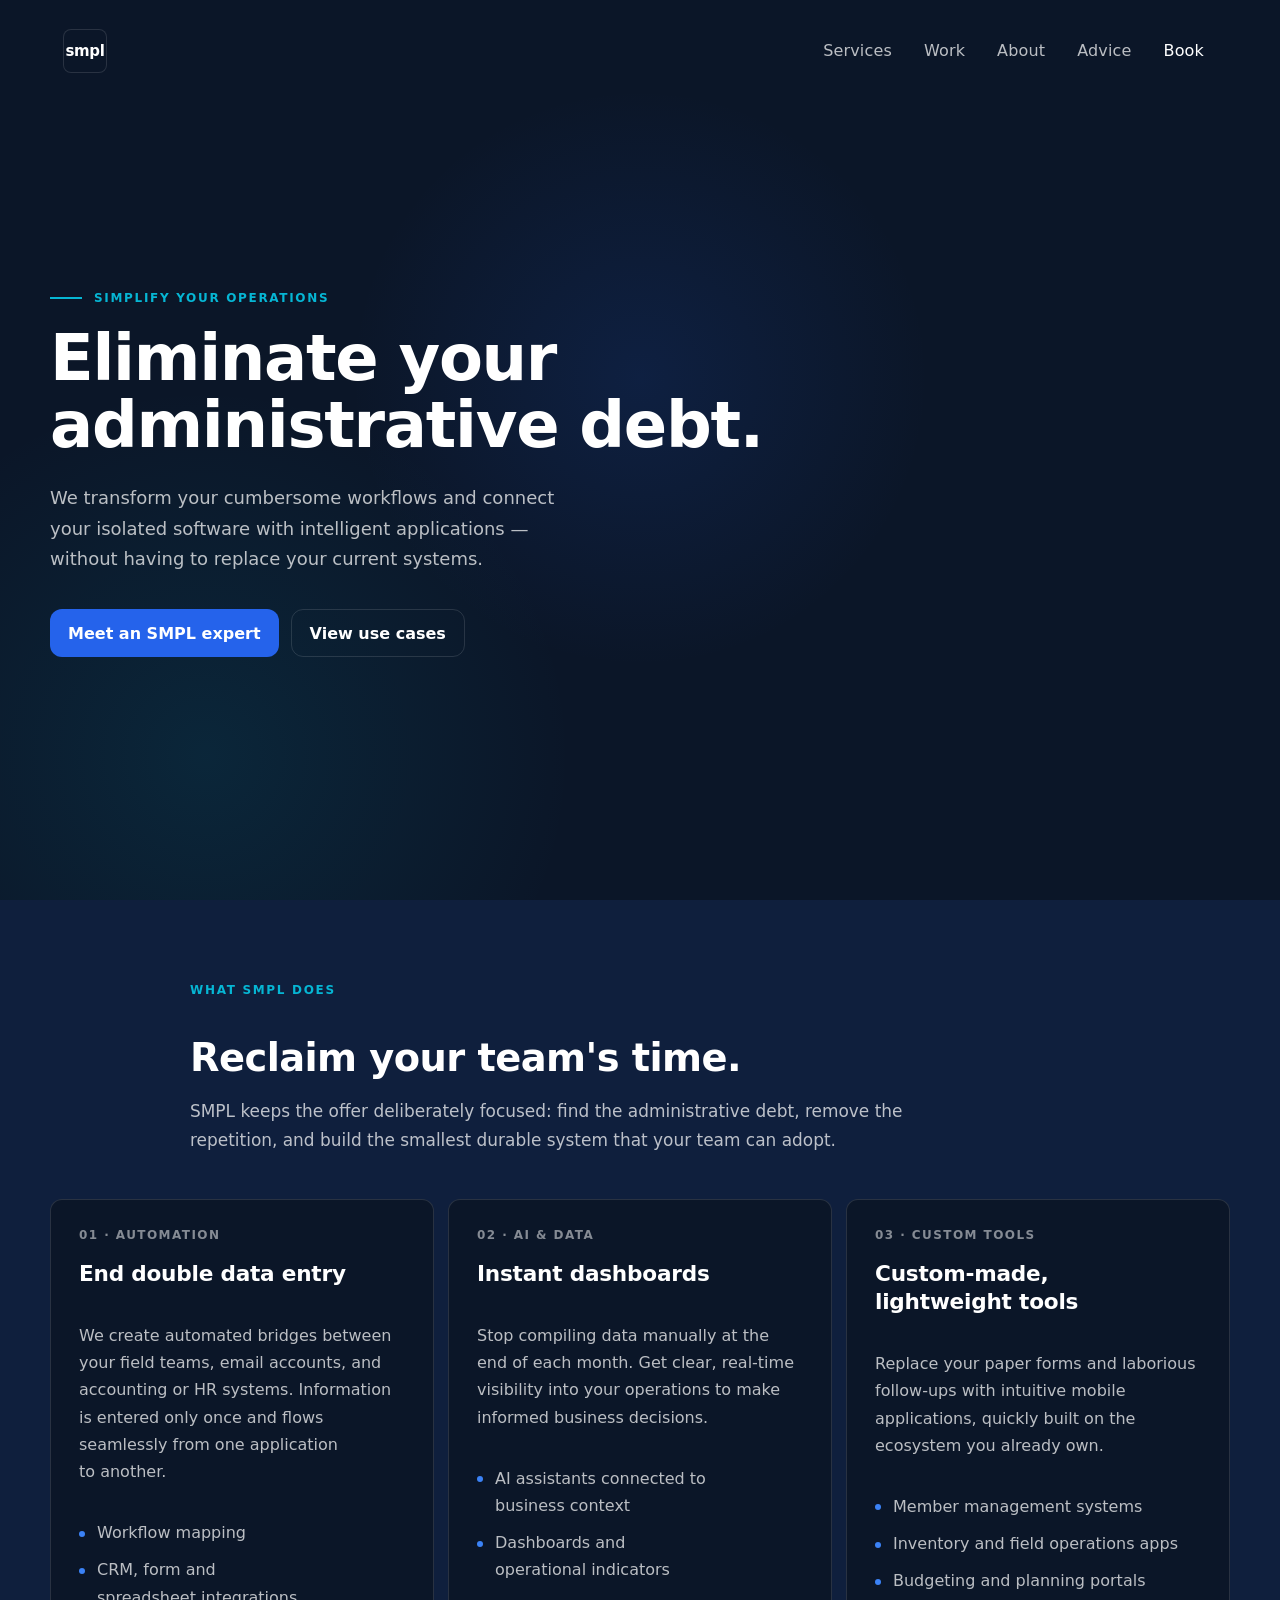
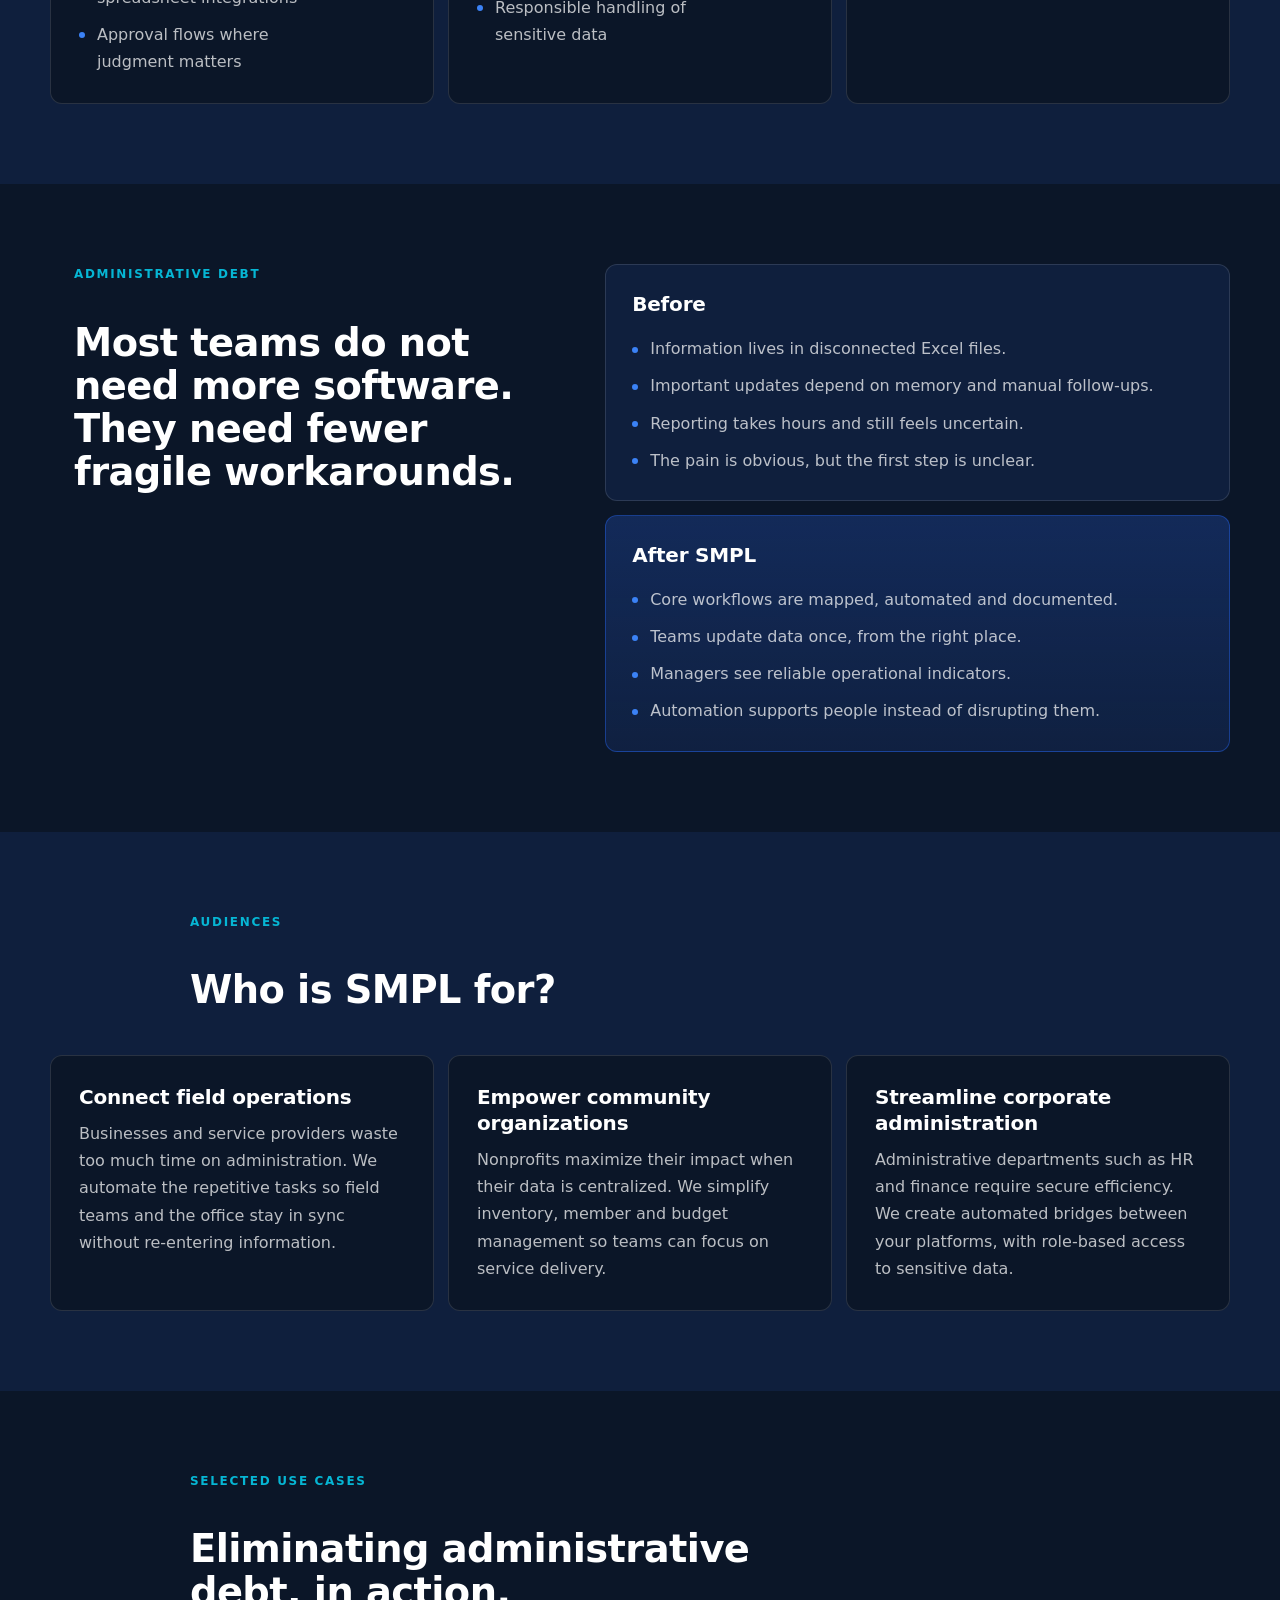
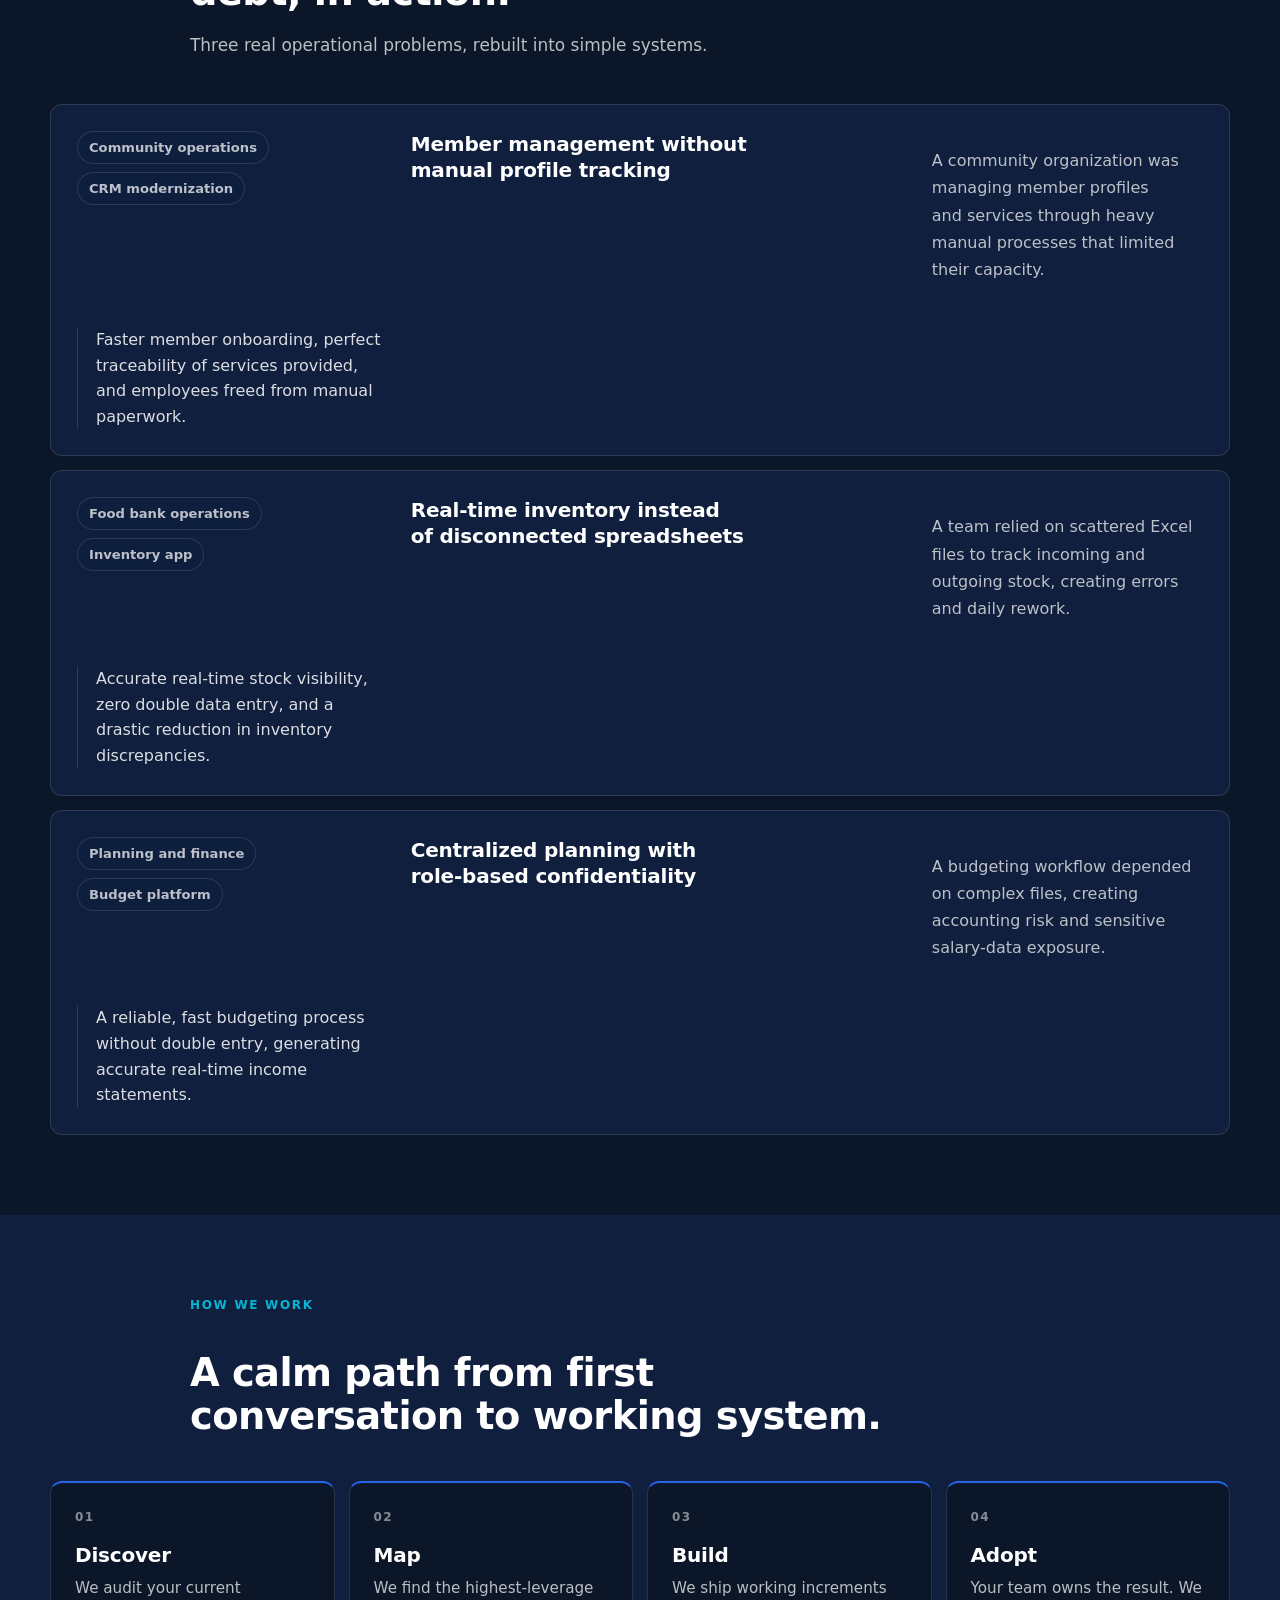
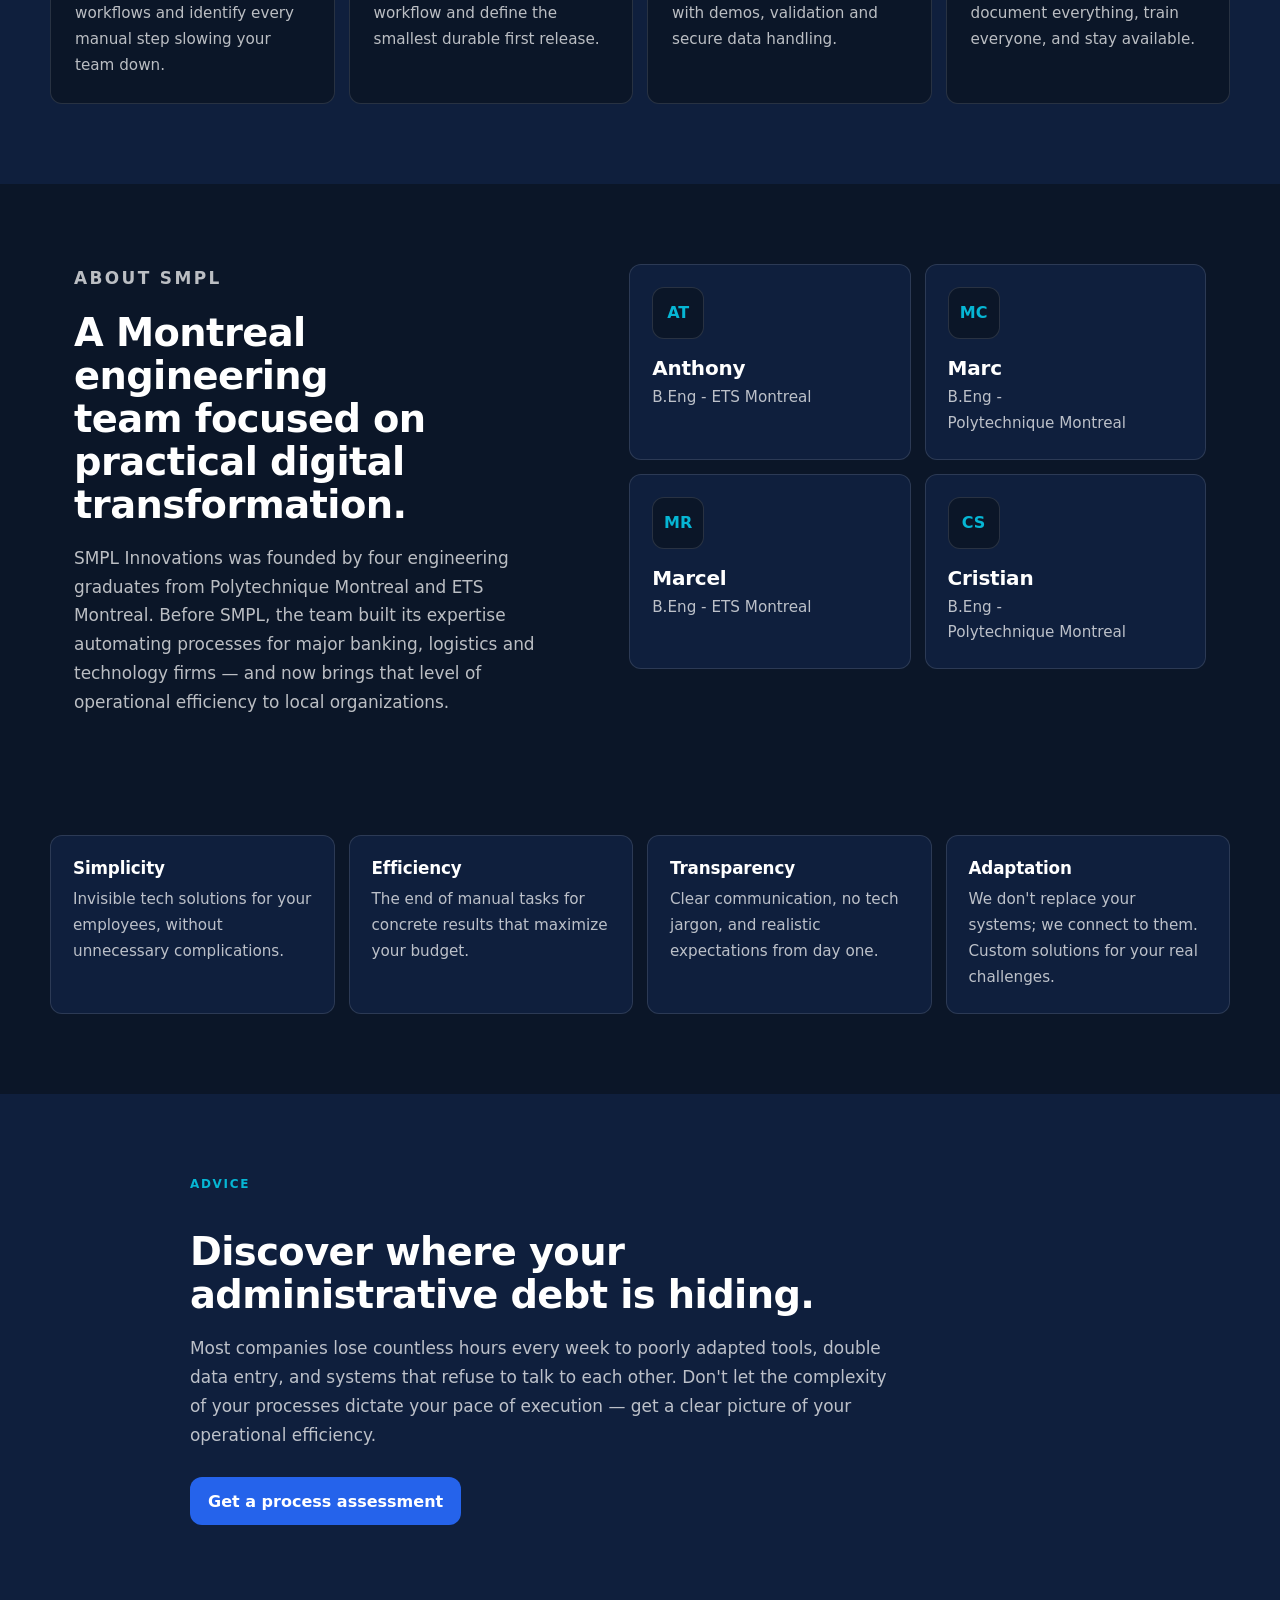
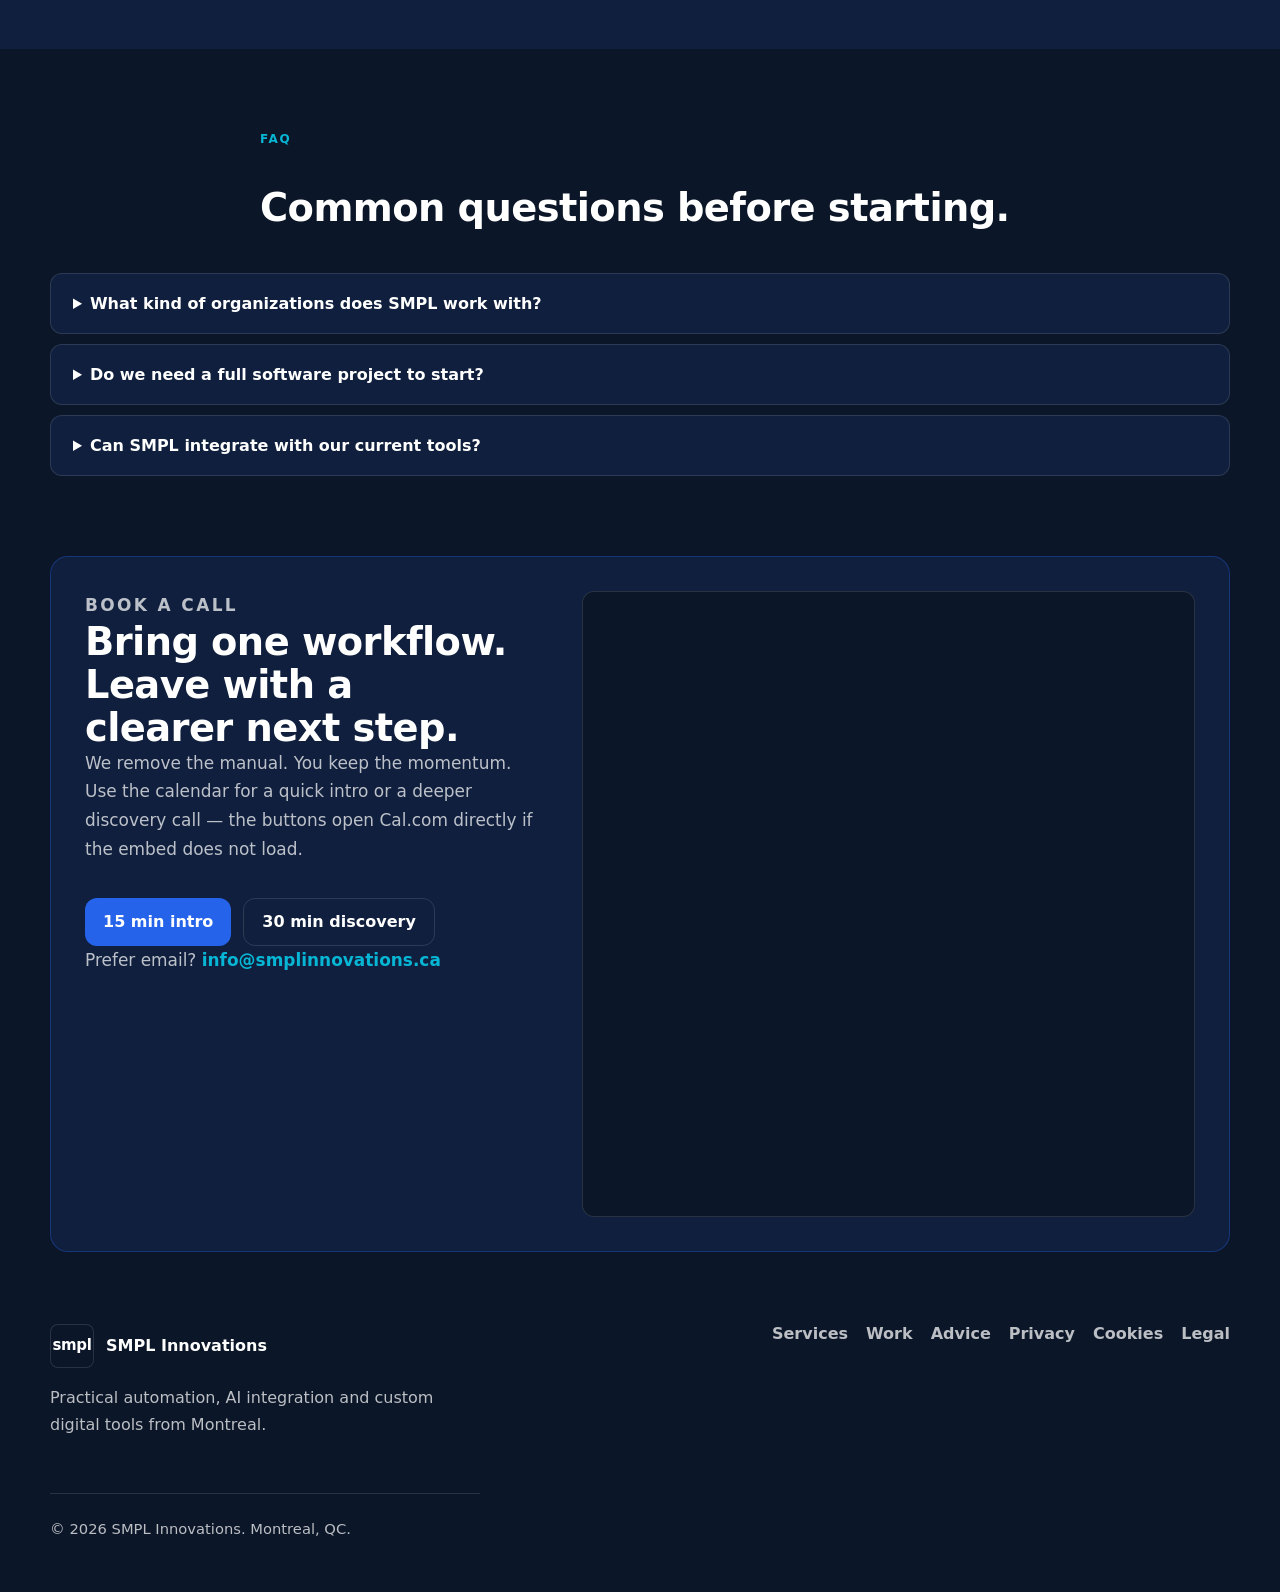
==== index.html @ 7982e385 "Reorganize content around the Wix selling points - Hero: restore the Wix value proposition as suppor" ====
<!doctype html>
<html lang="en">
  <head>
    <meta charset="utf-8" />
    <meta name="viewport" content="width=device-width, initial-scale=1" />
    <title>SMPL Innovations | Eliminate your administrative debt</title>
    <meta
      name="description"
      content="SMPL Innovations helps Montreal businesses eliminate administrative debt through automation, AI and process optimization."
    />
    <meta name="theme-color" content="#0B1628" />
    <meta property="og:title" content="SMPL Innovations" />
    <meta
      property="og:description"
      content="Automation, AI and custom tools for businesses ready to simplify operations."
    />
    <meta property="og:type" content="website" />
    <meta property="og:url" content="https://www.smplinnovations.com/" />
    <meta property="og:image" content="https://www.smplinnovations.com/assets/og-image.svg" />
    <link rel="icon" href="assets/logo.svg" type="image/svg+xml" />
    <link
      rel="preload"
      href="assets/fonts/inter-latin-wght-normal.woff2"
      as="font"
      type="font/woff2"
      crossorigin
    />
    <link rel="stylesheet" href="styles.css" />
  </head>
  <body>
    <a class="skip-link" href="#main">Skip to content</a>

    <header class="site-header" data-header>
      <a class="brand" href="#top" aria-label="SMPL Innovations home">
        <span class="logo-mark" aria-hidden="true">smpl</span>
      </a>

      <button class="nav-toggle" type="button" aria-label="Open menu" aria-expanded="false" data-nav-toggle>
        <span></span>
        <span></span>
      </button>

      <nav class="site-nav" aria-label="Main navigation" data-nav>
        <a href="#services">Services</a>
        <a href="#work">Work</a>
        <a href="#about">About</a>
        <a href="#blog">Advice</a>
        <a class="nav-cta" href="#book">Book</a>
      </nav>
    </header>

    <main id="main">
      <section class="hero" id="top" aria-labelledby="hero-title">
        <canvas class="circuit-canvas" data-circuit-bg aria-hidden="true"></canvas>
        <div class="hero-vignette" aria-hidden="true"></div>

        <div class="hero-inner">
          <div class="hero-eyebrow" aria-label="Simplify your operations">
            <span class="eyebrow-line"></span>
            <span class="eyebrow-text">Simplify your operations</span>
          </div>
          <h1 id="hero-title">Eliminate your administrative debt.</h1>
          <p class="hero-copy">
            We transform your cumbersome workflows and connect your isolated software
            with intelligent applications &mdash; without having to replace your current systems.
          </p>
          <div class="hero-actions" aria-label="Primary actions">
            <a class="button button-primary" href="#book">Meet an SMPL expert</a>
            <a class="button button-ghost" href="#work">View use cases</a>
          </div>
        </div>
      </section>

      <section class="section services-section" id="services" aria-labelledby="services-title">
        <div class="section-heading">
          <p class="eyebrow">What SMPL does</p>
          <h2 id="services-title">Reclaim your team's time.</h2>
          <p>
            SMPL keeps the offer deliberately focused: find the administrative debt,
            remove the repetition, and build the smallest durable system that your team can adopt.
          </p>
        </div>

        <div class="service-grid">
          <article class="service-card">
            <span class="service-index">01 &middot; Automation</span>
            <h3>End double data entry</h3>
            <p>
              We create automated bridges between your field teams, email accounts, and
              accounting or HR systems. Information is entered only once and flows
              seamlessly from one application to another.
            </p>
            <ul>
              <li>Workflow mapping</li>
              <li>CRM, form and spreadsheet integrations</li>
              <li>Approval flows where judgment matters</li>
            </ul>
          </article>

          <article class="service-card">
            <span class="service-index">02 &middot; AI &amp; data</span>
            <h3>Instant dashboards</h3>
            <p>
              Stop compiling data manually at the end of each month. Get clear, real-time
              visibility into your operations to make informed business decisions.
            </p>
            <ul>
              <li>AI assistants connected to business context</li>
              <li>Dashboards and operational indicators</li>
              <li>Responsible handling of sensitive data</li>
            </ul>
          </article>

          <article class="service-card">
            <span class="service-index">03 &middot; Custom tools</span>
            <h3>Custom-made, lightweight tools</h3>
            <p>
              Replace your paper forms and laborious follow-ups with intuitive mobile
              applications, quickly built on the ecosystem you already own.
            </p>
            <ul>
              <li>Member management systems</li>
              <li>Inventory and field operations apps</li>
              <li>Budgeting and planning portals</li>
            </ul>
          </article>
        </div>
      </section>

      <section class="section debt-section" aria-labelledby="debt-title">
        <div class="section-heading compact">
          <p class="eyebrow">Administrative debt</p>
          <h2 id="debt-title">Most teams do not need more software. They need fewer fragile workarounds.</h2>
        </div>

        <div class="debt-grid">
          <article class="debt-panel">
            <h3>Before</h3>
            <ul>
              <li>Information lives in disconnected Excel files.</li>
              <li>Important updates depend on memory and manual follow-ups.</li>
              <li>Reporting takes hours and still feels uncertain.</li>
              <li>The pain is obvious, but the first step is unclear.</li>
            </ul>
          </article>
          <article class="debt-panel debt-panel-bright">
            <h3>After SMPL</h3>
            <ul>
              <li>Core workflows are mapped, automated and documented.</li>
              <li>Teams update data once, from the right place.</li>
              <li>Managers see reliable operational indicators.</li>
              <li>Automation supports people instead of disrupting them.</li>
            </ul>
          </article>
        </div>
      </section>

      <section class="section audience-section" aria-labelledby="audience-title">
        <div class="section-heading">
          <p class="eyebrow">Audiences</p>
          <h2 id="audience-title">Who is SMPL for?</h2>
        </div>

        <div class="audience-grid">
          <article>
            <h3>Connect field operations</h3>
            <p>
              Businesses and service providers waste too much time on administration.
              We automate the repetitive tasks so field teams and the office stay in
              sync without re-entering information.
            </p>
          </article>
          <article>
            <h3>Empower community organizations</h3>
            <p>
              Nonprofits maximize their impact when their data is centralized. We
              simplify inventory, member and budget management so teams can focus on
              service delivery.
            </p>
          </article>
          <article>
            <h3>Streamline corporate administration</h3>
            <p>
              Administrative departments such as HR and finance require secure
              efficiency. We create automated bridges between your platforms, with
              role-based access to sensitive data.
            </p>
          </article>
        </div>
      </section>

      <section class="section work-section" id="work" aria-labelledby="work-title">
        <div class="section-heading">
          <p class="eyebrow">Selected use cases</p>
          <h2 id="work-title">Eliminating administrative debt, in action.</h2>
          <p>Three real operational problems, rebuilt into simple systems.</p>
        </div>

        <div class="case-list">
          <article class="case-card">
            <div class="case-meta">
              <span>Community operations</span>
              <span>CRM modernization</span>
            </div>
            <h3>Member management without manual profile tracking</h3>
            <p>
              A community organization was managing member profiles and services through heavy
              manual processes that limited their capacity.
            </p>
            <div class="case-result">
              Faster member onboarding, perfect traceability of services provided, and
              employees freed from manual paperwork.
            </div>
          </article>

          <article class="case-card">
            <div class="case-meta">
              <span>Food bank operations</span>
              <span>Inventory app</span>
            </div>
            <h3>Real-time inventory instead of disconnected spreadsheets</h3>
            <p>
              A team relied on scattered Excel files to track incoming and outgoing stock,
              creating errors and daily rework.
            </p>
            <div class="case-result">
              Accurate real-time stock visibility, zero double data entry, and a drastic
              reduction in inventory discrepancies.
            </div>
          </article>

          <article class="case-card">
            <div class="case-meta">
              <span>Planning and finance</span>
              <span>Budget platform</span>
            </div>
            <h3>Centralized planning with role-based confidentiality</h3>
            <p>
              A budgeting workflow depended on complex files, creating accounting risk and
              sensitive salary-data exposure.
            </p>
            <div class="case-result">
              A reliable, fast budgeting process without double entry, generating accurate
              real-time income statements.
            </div>
          </article>
        </div>
      </section>

      <section class="section process-section" aria-labelledby="process-title">
        <div class="section-heading">
          <p class="eyebrow">How we work</p>
          <h2 id="process-title">A calm path from first conversation to working system.</h2>
        </div>

        <ol class="process-list">
          <li>
            <span>01</span>
            <h3>Discover</h3>
            <p>We audit your current workflows and identify every manual step slowing your team down.</p>
          </li>
          <li>
            <span>02</span>
            <h3>Map</h3>
            <p>We find the highest-leverage workflow and define the smallest durable first release.</p>
          </li>
          <li>
            <span>03</span>
            <h3>Build</h3>
            <p>We ship working increments with demos, validation and secure data handling.</p>
          </li>
          <li>
            <span>04</span>
            <h3>Adopt</h3>
            <p>Your team owns the result. We document everything, train everyone, and stay available.</p>
          </li>
        </ol>
      </section>

      <section class="section about-section" id="about" aria-labelledby="about-title">
        <div class="section-heading compact">
          <p class="eyebrow">About SMPL</p>
          <h2 id="about-title">A Montreal engineering team focused on practical digital transformation.</h2>
          <p>
            SMPL Innovations was founded by four engineering graduates from Polytechnique
            Montreal and ETS Montreal. Before SMPL, the team built its expertise automating
            processes for major banking, logistics and technology firms &mdash; and now
            brings that level of operational efficiency to local organizations.
          </p>
        </div>

        <div class="team-grid" aria-label="Founding team">
          <article>
            <span>AT</span>
            <h3>Anthony</h3>
            <p>B.Eng - ETS Montreal</p>
          </article>
          <article>
            <span>MC</span>
            <h3>Marc</h3>
            <p>B.Eng - Polytechnique Montreal</p>
          </article>
          <article>
            <span>MR</span>
            <h3>Marcel</h3>
            <p>B.Eng - ETS Montreal</p>
          </article>
          <article>
            <span>CS</span>
            <h3>Cristian</h3>
            <p>B.Eng - Polytechnique Montreal</p>
          </article>
        </div>

        <div class="values-grid" aria-label="Values">
          <article>
            <h3>Simplicity</h3>
            <p>Invisible tech solutions for your employees, without unnecessary complications.</p>
          </article>
          <article>
            <h3>Efficiency</h3>
            <p>The end of manual tasks for concrete results that maximize your budget.</p>
          </article>
          <article>
            <h3>Transparency</h3>
            <p>Clear communication, no tech jargon, and realistic expectations from day one.</p>
          </article>
          <article>
            <h3>Adaptation</h3>
            <p>We don't replace your systems; we connect to them. Custom solutions for your real challenges.</p>
          </article>
        </div>
      </section>

      <section class="section advice-section" id="blog" aria-labelledby="advice-title">
        <div class="section-heading">
          <p class="eyebrow">Advice</p>
          <h2 id="advice-title">Discover where your administrative debt is hiding.</h2>
          <p>
            Most companies lose countless hours every week to poorly adapted tools, double
            data entry, and systems that refuse to talk to each other. Don't let the
            complexity of your processes dictate your pace of execution &mdash; get a clear
            picture of your operational efficiency.
          </p>
          <div class="advice-actions">
            <a class="button button-primary" href="#book">Get a process assessment</a>
          </div>
        </div>
      </section>

      <section class="section faq-section" id="faq" aria-labelledby="faq-title">
        <div class="section-heading compact">
          <p class="eyebrow">FAQ</p>
          <h2 id="faq-title">Common questions before starting.</h2>
        </div>

        <div class="faq-list">
          <details>
            <summary>What kind of organizations does SMPL work with?</summary>
            <p>
              SMEs, NPOs, community organizations and service providers with recurring
              operational work that is too manual, too fragile or too hard to track.
            </p>
          </details>
          <details>
            <summary>Do we need a full software project to start?</summary>
            <p>
              No. A strong first engagement can be a workflow audit, dashboard, automation
              prototype or small internal tool.
            </p>
          </details>
          <details>
            <summary>Can SMPL integrate with our current tools?</summary>
            <p>
              Yes. The first step is to map your current tools and decide whether to connect,
              replace or simplify them.
            </p>
          </details>
        </div>
      </section>

      <section class="section booking-section" id="book" aria-labelledby="book-title">
        <div>
          <p class="eyebrow">Book a call</p>
          <h2 id="book-title">Bring one workflow. Leave with a clearer next step.</h2>
          <p>
            We remove the manual. You keep the momentum. Use the calendar for a quick
            intro or a deeper discovery call &mdash; the buttons open Cal.com directly
            if the embed does not load.
          </p>
          <div class="booking-actions">
            <a class="button button-primary" href="https://cal.com/smplinnovations/intro" target="_blank" rel="noreferrer">
              15 min intro
            </a>
            <a class="button button-ghost" href="https://cal.com/smplinnovations/discovery" target="_blank" rel="noreferrer">
              30 min discovery
            </a>
          </div>
          <p class="contact-line">
            Prefer email? <a href="mailto:info@smplinnovations.ca">info@smplinnovations.ca</a>
          </p>
        </div>

        <div class="calendar-shell">
          <iframe
            title="Book a meeting with SMPL Innovations"
            src="https://cal.com/smplinnovations/intro?embed=true&theme=dark"
            loading="lazy"
          ></iframe>
        </div>
      </section>
    </main>

    <footer class="site-footer">
      <div>
        <a class="footer-brand" href="#top">
          <span class="logo-mark" aria-hidden="true">smpl</span>
          <span>SMPL Innovations</span>
        </a>
        <p>Practical automation, AI integration and custom digital tools from Montreal.</p>
      </div>
      <nav aria-label="Footer navigation">
        <a href="#services">Services</a>
        <a href="#work">Work</a>
        <a href="#blog">Advice</a>
        <a href="privacy.html">Privacy</a>
        <a href="cookies.html">Cookies</a>
        <a href="legal.html">Legal</a>
      </nav>
      <p class="footer-meta">&copy; <span data-year>2026</span> SMPL Innovations. Montreal, QC.</p>
    </footer>

    <script src="script.js"></script>
  </body>
</html>
---- styles.css ----
/* Inter variable font, self-hosted (see assets/fonts + vercel.json cache header) */
@font-face {
  font-family: "Inter";
  font-style: normal;
  font-weight: 100 900;
  font-display: swap;
  src: url("assets/fonts/inter-latin-ext-wght-normal.woff2") format("woff2-variations");
  unicode-range: U+0100-02BA, U+02BD-02C5, U+02C7-02CC, U+02CE-02D7, U+02DD-02FF,
    U+0304, U+0308, U+0329, U+1D00-1DBF, U+1E00-1E9F, U+1EF2-1EFF, U+2020,
    U+20A0-20AB, U+20AD-20C0, U+2113, U+2C60-2C7F, U+A720-A7FF;
}

@font-face {
  font-family: "Inter";
  font-style: normal;
  font-weight: 100 900;
  font-display: swap;
  src: url("assets/fonts/inter-latin-wght-normal.woff2") format("woff2-variations");
  unicode-range: U+0000-00FF, U+0131, U+0152-0153, U+02BB-02BC, U+02C6, U+02DA,
    U+02DC, U+0304, U+0308, U+0329, U+2000-206F, U+20AC, U+2122, U+2191, U+2193,
    U+2212, U+2215, U+FEFF, U+FFFD;
}

:root {
  color-scheme: dark;
  --navy-deep: #0b1628;
  --navy-mid: #0f1f3d;
  --navy-light: #162848;
  --blue-accent: #2563eb;
  --blue-strong: #1d4ed8;
  --blue-glow: #3b82f6;
  --cyan-accent: #06b6d4;
  --white: #ffffff;
  --white-soft: rgba(255, 255, 255, 0.85);
  --white-muted: rgba(255, 255, 255, 0.72);
  --white-dim: rgba(255, 255, 255, 0.5);
  --white-faint: rgba(255, 255, 255, 0.12);
  --surface-shadow: 0 28px 80px rgba(0, 0, 0, 0.28);
  --radius-lg: 18px;
  --radius-md: 12px;
  --radius-sm: 8px;
  --max: 1180px;
}

* {
  box-sizing: border-box;
}

html {
  scroll-behavior: smooth;
  -webkit-font-smoothing: antialiased;
  font-family: "Inter", system-ui, -apple-system, "Segoe UI", sans-serif;
  font-feature-settings: "cv02", "cv03", "cv04", "cv11";
}

body {
  margin: 0;
  overflow-x: hidden;
  background: var(--navy-deep);
  color: var(--white);
  font-family: "Inter", system-ui, -apple-system, "Segoe UI", sans-serif;
  font-feature-settings: "cv02", "cv03", "cv04", "cv11";
  text-rendering: optimizeLegibility;
}

body.nav-open {
  overflow: hidden;
}

a {
  color: inherit;
  text-decoration: none;
}

a:focus-visible,
button:focus-visible,
summary:focus-visible {
  outline: 2px solid var(--blue-glow);
  outline-offset: 2px;
}

img,
canvas {
  display: block;
}

p,
li,
dd,
blockquote {
  line-height: 1.7;
  text-wrap: pretty;
}

h1,
h2,
h3 {
  margin: 0;
  color: var(--white);
  text-wrap: balance;
}

h1 {
  max-width: 720px;
  font-size: clamp(2.6rem, 5vw, 4rem);
  font-weight: 700;
  letter-spacing: -0.02em;
  line-height: 1.05;
}

h2 {
  max-width: 820px;
  font-size: clamp(1.8rem, 3vw, 2.5rem);
  font-weight: 650;
  letter-spacing: -0.015em;
  line-height: 1.12;
}

h3 {
  font-size: 1.25rem;
  font-weight: 650;
  letter-spacing: -0.01em;
  line-height: 1.3;
}

.skip-link {
  position: fixed;
  top: 12px;
  left: 12px;
  z-index: 100;
  transform: translateY(-140%);
  border-radius: var(--radius-sm);
  background: var(--white);
  color: var(--navy-deep);
  padding: 12px 14px;
  font-weight: 700;
  transition-property: transform;
  transition-duration: 180ms;
}

.skip-link:focus {
  transform: translateY(0);
}

.site-header {
  position: fixed;
  top: 18px;
  left: 50%;
  z-index: 80;
  display: flex;
  width: min(calc(100% - 32px), var(--max));
  min-height: 64px;
  align-items: center;
  justify-content: space-between;
  gap: 22px;
  transform: translateX(-50%);
  border: 1px solid transparent;
  border-radius: var(--radius-lg);
  background: transparent;
  padding: 10px 12px;
  backdrop-filter: none;
  -webkit-backdrop-filter: none;
  transition: background 0.3s ease, border-color 0.3s ease;
}

.site-header.scrolled {
  border-color: transparent;
  border-bottom-color: var(--white-faint);
  background: rgba(11, 22, 40, 0.92);
  box-shadow: 0 18px 60px rgba(0, 0, 0, 0.24);
  backdrop-filter: blur(12px);
  -webkit-backdrop-filter: blur(12px);
}

.brand,
.footer-brand {
  display: inline-flex;
  min-width: 0;
  min-height: 44px;
  align-items: center;
  gap: 12px;
  font-weight: 700;
}

.logo-mark {
  display: inline-grid;
  width: 44px;
  height: 44px;
  place-items: center;
  flex: 0 0 auto;
  border: 1px solid var(--white-faint);
  border-radius: var(--radius-sm);
  background: var(--navy-deep);
  color: var(--white);
  font-size: 15px;
  font-weight: 700;
  letter-spacing: -0.02em;
  line-height: 1;
  transition-property: border-color, background-color;
  transition-duration: 180ms;
}

.brand:hover .logo-mark,
.footer-brand:hover .logo-mark {
  border-color: rgba(255, 255, 255, 0.25);
}

.site-header.scrolled .logo-mark {
  background: transparent;
}

.site-nav {
  display: flex;
  align-items: center;
  gap: 6px;
}

.site-nav a {
  min-height: 40px;
  border-radius: var(--radius-sm);
  color: var(--white-muted);
  padding: 10px 13px;
  font-weight: 500;
  letter-spacing: 0.01em;
  transition-property: color, background-color, transform;
  transition-duration: 180ms;
}

.site-nav a:hover {
  background: rgba(255, 255, 255, 0.06);
  color: var(--white);
}

.site-nav .nav-cta {
  color: var(--white);
}

.nav-toggle {
  display: none;
  width: 44px;
  height: 44px;
  flex: 0 0 44px;
  place-items: center;
  border: 1px solid var(--white-faint);
  border-radius: var(--radius-md);
  background: var(--navy-mid);
  cursor: pointer;
}

.nav-toggle span {
  display: block;
  width: 18px;
  height: 2px;
  border-radius: 999px;
  background: var(--white);
  transition-property: transform;
  transition-duration: 180ms;
}

.nav-toggle span + span {
  margin-top: -12px;
}

body.nav-open .nav-toggle span:first-child {
  transform: translateY(5px) rotate(45deg);
}

body.nav-open .nav-toggle span:last-child {
  transform: translateY(-5px) rotate(-45deg);
}

.button {
  display: inline-flex;
  min-height: 48px;
  align-items: center;
  justify-content: center;
  border-radius: var(--radius-md);
  padding: 13px 18px;
  font-weight: 700;
  transition-property: transform, background-color, border-color, color;
  transition-duration: 180ms;
}

.button:active,
.site-nav a:active {
  transform: scale(0.96);
}

.button-primary {
  background: var(--blue-accent);
  color: var(--white);
}

.button-primary:hover {
  background: var(--blue-strong);
}

.button-ghost {
  border: 1px solid var(--white-faint);
  background: transparent;
  color: var(--white);
}

.button-ghost:hover {
  border-color: rgba(255, 255, 255, 0.32);
  background: rgba(255, 255, 255, 0.06);
}

.hero {
  position: relative;
  display: grid;
  min-height: 100svh;
  overflow: hidden;
  isolation: isolate;
  place-items: center;
  background: transparent;
  padding: 128px 24px 80px;
}

.circuit-canvas,
.hero-vignette {
  position: absolute;
  inset: 0;
  z-index: 0;
  pointer-events: none;
}

.hero-vignette {
  background:
    radial-gradient(circle at 50% 42%, rgba(37, 99, 235, 0.13), transparent 35%),
    radial-gradient(circle at 16% 84%, rgba(6, 182, 212, 0.1), transparent 28%),
    linear-gradient(180deg, rgba(11, 22, 40, 0.22), var(--navy-deep));
}

.hero-inner {
  position: relative;
  z-index: 1;
  width: min(100%, var(--max));
  margin: 0 auto;
}

.eyebrow,
.eyebrow-text {
  margin: 0 0 18px;
  color: var(--cyan-accent);
  font-size: 12px;
  font-weight: 600;
  letter-spacing: 0.14em;
  text-transform: uppercase;
}

.hero-eyebrow {
  display: flex;
  align-items: center;
  gap: 12px;
  margin-bottom: 1.25rem;
}

.eyebrow-line {
  display: block;
  width: 32px;
  height: 1.5px;
  flex-shrink: 0;
  background: var(--cyan-accent);
}

.eyebrow-text {
  margin: 0;
}

.hero-copy {
  max-width: 540px;
  margin: 1.5rem 0 0;
  color: var(--white-muted);
  font-size: 1.125rem;
}

.hero-actions,
.booking-actions {
  display: flex;
  flex-wrap: wrap;
  gap: 12px;
  margin-top: 34px;
}

.case-meta span {
  border: 1px solid var(--white-faint);
  border-radius: 999px;
  background: rgba(15, 31, 61, 0.54);
  color: var(--white-muted);
  padding: 8px 11px;
  font-size: 0.82rem;
  font-weight: 600;
}

.section,
.site-footer {
  width: min(calc(100% - 48px), var(--max));
  margin: 0 auto;
}

/* Shared card surface. Sections on a navy-mid band flip cards to navy-deep
   via --card-bg so cards always contrast with their background. */
.service-card,
.debt-panel,
.case-card,
.audience-grid article,
.process-list li,
.team-grid article,
.values-grid article,
.faq-list details {
  border: 1px solid var(--white-faint);
  border-radius: var(--radius-md);
  background: var(--card-bg, var(--navy-mid));
}

.services-section,
.audience-section,
.process-section,
.advice-section,
.booking-section {
  --card-bg: var(--navy-deep);
}

.process-list li {
  border-top: 2px solid var(--blue-accent);
  transition-property: border-color;
  transition-duration: 0.2s;
}

.process-list li:hover {
  border-top-color: var(--cyan-accent);
}

.service-index,
.case-meta,
.process-list span {
  color: var(--white-dim);
  font-size: 12px;
  font-weight: 600;
  letter-spacing: 0.12em;
  text-transform: uppercase;
}

.section {
  width: 100%;
  padding: 5rem 0;
}

.section-heading {
  display: grid;
  width: min(calc(100% - 48px), var(--max));
  max-width: 900px;
  gap: 18px;
  margin: 0 auto 44px;
}

.section-heading.compact {
  max-width: 760px;
}

.section-heading p:not(.eyebrow),
.booking-section p,
.about-section p {
  max-width: 760px;
  margin: 0;
  color: var(--white-muted);
  font-size: 1.06rem;
}

.service-grid,
.audience-grid,
.team-grid {
  display: grid;
  width: min(calc(100% - 48px), var(--max));
  grid-template-columns: repeat(3, minmax(0, 1fr));
  gap: 14px;
  margin: 0 auto;
}

.debt-section,
.work-section,
.about-section,
.faq-section {
  background: var(--navy-deep);
}

.services-section,
.audience-section,
.process-section,
.advice-section,
.booking-section {
  background: var(--navy-mid);
}

.service-card {
  display: grid;
  align-content: start;
  gap: 18px;
  padding: 28px;
}

.service-card h3 {
  font-size: 1.35rem;
}

.service-card p,
.case-card p,
.process-list p,
.team-grid p,
.audience-grid p,
.values-grid p,
.faq-list p {
  color: var(--white-muted);
}

.audience-grid article {
  padding: 28px;
}

.audience-grid h3 {
  margin-bottom: 10px;
}

.audience-grid p {
  margin: 0;
}

.service-card ul,
.debt-panel ul {
  display: grid;
  gap: 10px;
  margin: 0;
  padding: 0;
  list-style: none;
}

.service-card li,
.debt-panel li {
  position: relative;
  color: var(--white-muted);
  padding-left: 18px;
}

.service-card li::before,
.debt-panel li::before {
  position: absolute;
  top: 0.72em;
  left: 0;
  width: 6px;
  height: 6px;
  border-radius: 999px;
  background: var(--blue-glow);
  content: "";
}

.debt-section {
  display: grid;
  grid-template-columns: minmax(0, 0.9fr) minmax(0, 1.1fr);
  gap: 44px;
  align-items: start;
  padding-right: max(24px, calc((100vw - var(--max)) / 2));
  padding-left: max(24px, calc((100vw - var(--max)) / 2));
}

.debt-grid {
  display: grid;
  gap: 14px;
}

.debt-panel {
  padding: 26px;
}

.debt-panel h3 {
  margin-bottom: 18px;
}

.debt-panel-bright {
  border-color: rgba(37, 99, 235, 0.45);
  background: linear-gradient(180deg, rgba(37, 99, 235, 0.16), rgba(37, 99, 235, 0.02)),
    var(--card-bg, var(--navy-mid));
}

.case-list {
  display: grid;
  width: min(calc(100% - 48px), var(--max));
  gap: 14px;
  margin: 0 auto;
}

.case-card {
  display: grid;
  grid-template-columns: 0.62fr 1fr 0.55fr;
  gap: 28px;
  align-items: start;
  padding: 26px;
}

.case-meta {
  display: flex;
  flex-wrap: wrap;
  gap: 8px;
  letter-spacing: 0;
  text-transform: none;
}

.case-result {
  border-left: 1px solid var(--white-faint);
  color: var(--white-soft);
  padding-left: 18px;
  line-height: 1.6;
}

.process-list {
  display: grid;
  width: min(calc(100% - 48px), var(--max));
  grid-template-columns: repeat(4, minmax(0, 1fr));
  gap: 14px;
  margin: 0 auto;
  padding: 0;
  list-style: none;
}

.process-list li {
  padding: 24px;
}

.process-list span {
  display: block;
  margin-bottom: 14px;
}

.process-list h3 {
  margin: 0 0 8px;
}

.process-list p {
  margin: 0;
  font-size: 0.95rem;
}

.about-section {
  display: grid;
  grid-template-columns: minmax(0, 0.9fr) minmax(0, 1.1fr);
  gap: 44px;
  align-items: start;
  padding-right: max(24px, calc((100vw - var(--max)) / 2));
  padding-left: max(24px, calc((100vw - var(--max)) / 2));
}

.team-grid {
  grid-template-columns: repeat(2, minmax(0, 1fr));
}

.team-grid article {
  padding: 22px;
}

.team-grid span {
  display: grid;
  width: 52px;
  height: 52px;
  place-items: center;
  border: 1px solid var(--white-faint);
  border-radius: var(--radius-md);
  background: var(--navy-deep);
  color: var(--cyan-accent);
  font-weight: 700;
}

.team-grid h3 {
  margin-top: 16px;
}

.team-grid p {
  margin: 4px 0 0;
  font-size: 0.95rem;
}

.values-grid {
  display: grid;
  grid-column: 1 / -1;
  grid-template-columns: repeat(4, minmax(0, 1fr));
  gap: 14px;
  margin-top: 30px;
}

.values-grid article {
  padding: 22px;
}

.values-grid h3 {
  margin-bottom: 8px;
  font-size: 1.05rem;
}

.values-grid p {
  margin: 0;
  max-width: none;
  font-size: 0.95rem;
}

.advice-actions {
  display: flex;
  flex-wrap: wrap;
  gap: 12px;
  margin-top: 10px;
}

.faq-list {
  display: grid;
  width: min(calc(100% - 48px), var(--max));
  gap: 10px;
  margin: 0 auto;
}

.faq-list details {
  padding: 20px 22px;
}

.faq-list summary {
  cursor: pointer;
  color: var(--white);
  font-weight: 650;
}

.booking-section {
  display: grid;
  grid-template-columns: 0.86fr 1.14fr;
  gap: 34px;
  align-items: stretch;
  width: min(calc(100% - 48px), var(--max));
  border: 1px solid rgba(37, 99, 235, 0.35);
  border-radius: var(--radius-lg);
  background: var(--navy-mid);
  padding: 34px;
}

.contact-line a {
  color: var(--cyan-accent);
  font-weight: 600;
}

.calendar-shell {
  min-height: 620px;
  overflow: hidden;
  border: 1px solid var(--white-faint);
  border-radius: var(--radius-md);
  background: var(--navy-deep);
}

.calendar-shell iframe {
  width: 100%;
  height: 100%;
  min-height: 620px;
  border: 0;
}

.site-footer {
  display: grid;
  grid-template-columns: minmax(0, 1fr) minmax(0, 1fr);
  gap: 24px;
  padding: 72px 0 36px;
}

.site-footer p {
  max-width: 430px;
  color: var(--white-muted);
}

.site-footer nav {
  display: flex;
  flex-wrap: wrap;
  justify-content: flex-end;
  gap: 10px 18px;
}

.site-footer nav a {
  min-height: 40px;
  color: var(--white-muted);
  font-weight: 600;
}

.site-footer nav a:hover {
  color: var(--white);
}

.footer-meta {
  grid-column: 1 / -1;
  border-top: 1px solid var(--white-faint);
  padding-top: 22px;
  font-size: 0.92rem;
}

.legal-main {
  width: min(calc(100% - 48px), 860px);
  margin: 0 auto;
  padding: 132px 0 80px;
}

.legal-card {
  border: 1px solid var(--white-faint);
  border-radius: var(--radius-lg);
  background: var(--navy-mid);
  padding: clamp(24px, 5vw, 56px);
}

.legal-card h1 {
  font-size: clamp(2rem, 5vw, 3rem);
}

.legal-card h2 {
  margin-top: 36px;
  font-size: clamp(1.3rem, 2.5vw, 1.7rem);
}

.legal-card p,
.legal-card li {
  color: var(--white-muted);
}

.legal-card a {
  color: var(--cyan-accent);
  font-weight: 600;
}

@media (max-width: 980px) {
  .site-nav {
    position: fixed;
    top: 88px;
    right: 16px;
    left: 16px;
    display: none;
    flex-direction: column;
    align-items: stretch;
    border: 1px solid var(--white-faint);
    border-radius: 16px;
    background: rgba(11, 22, 40, 0.96);
    box-shadow: var(--surface-shadow);
    padding: 10px;
  }

  body.nav-open .site-nav {
    display: flex;
  }

  .site-nav.legal-nav {
    position: static;
    display: flex;
    flex-direction: row;
    background: transparent;
    border: 0;
    box-shadow: none;
    padding: 0;
  }

  .nav-toggle {
    display: grid;
  }

  .service-grid,
  .audience-grid,
  .process-list,
  .values-grid {
    grid-template-columns: repeat(2, minmax(0, 1fr));
  }

  .debt-section,
  .about-section,
  .booking-section,
  .site-footer {
    grid-template-columns: 1fr;
  }

  .case-card {
    grid-template-columns: 1fr;
  }

  .case-result {
    border-left: 0;
    border-top: 1px solid var(--white-faint);
    padding-top: 18px;
    padding-left: 0;
  }

  .site-footer nav {
    justify-content: flex-start;
  }
}

@media (max-width: 680px) {
  .site-header,
  .site-footer,
  .legal-main {
    width: min(calc(100% - 28px), var(--max));
  }

  .site-header {
    top: 10px;
    min-height: 58px;
  }

  .site-nav.legal-nav {
    display: none;
  }

  .hero {
    padding: 112px 14px 52px;
    place-items: center start;
  }

  .hero-inner {
    width: 100%;
  }

  h1 {
    max-width: 100%;
    font-size: clamp(2.1rem, 8vw, 2.6rem);
    line-height: 1.1;
  }

  h2 {
    font-size: clamp(1.6rem, 6.5vw, 2rem);
  }

  .hero-copy {
    font-size: 1.05rem;
  }

  .hero-actions,
  .booking-actions,
  .advice-actions {
    flex-direction: column;
    align-items: stretch;
  }

  .button {
    width: 100%;
    flex: 1 1 auto;
  }

  .service-grid,
  .audience-grid,
  .process-list,
  .team-grid,
  .values-grid {
    grid-template-columns: 1fr;
  }

  .booking-section {
    width: calc(100% - 28px);
    padding: 22px;
  }

  .calendar-shell,
  .calendar-shell iframe {
    min-height: 560px;
  }
}
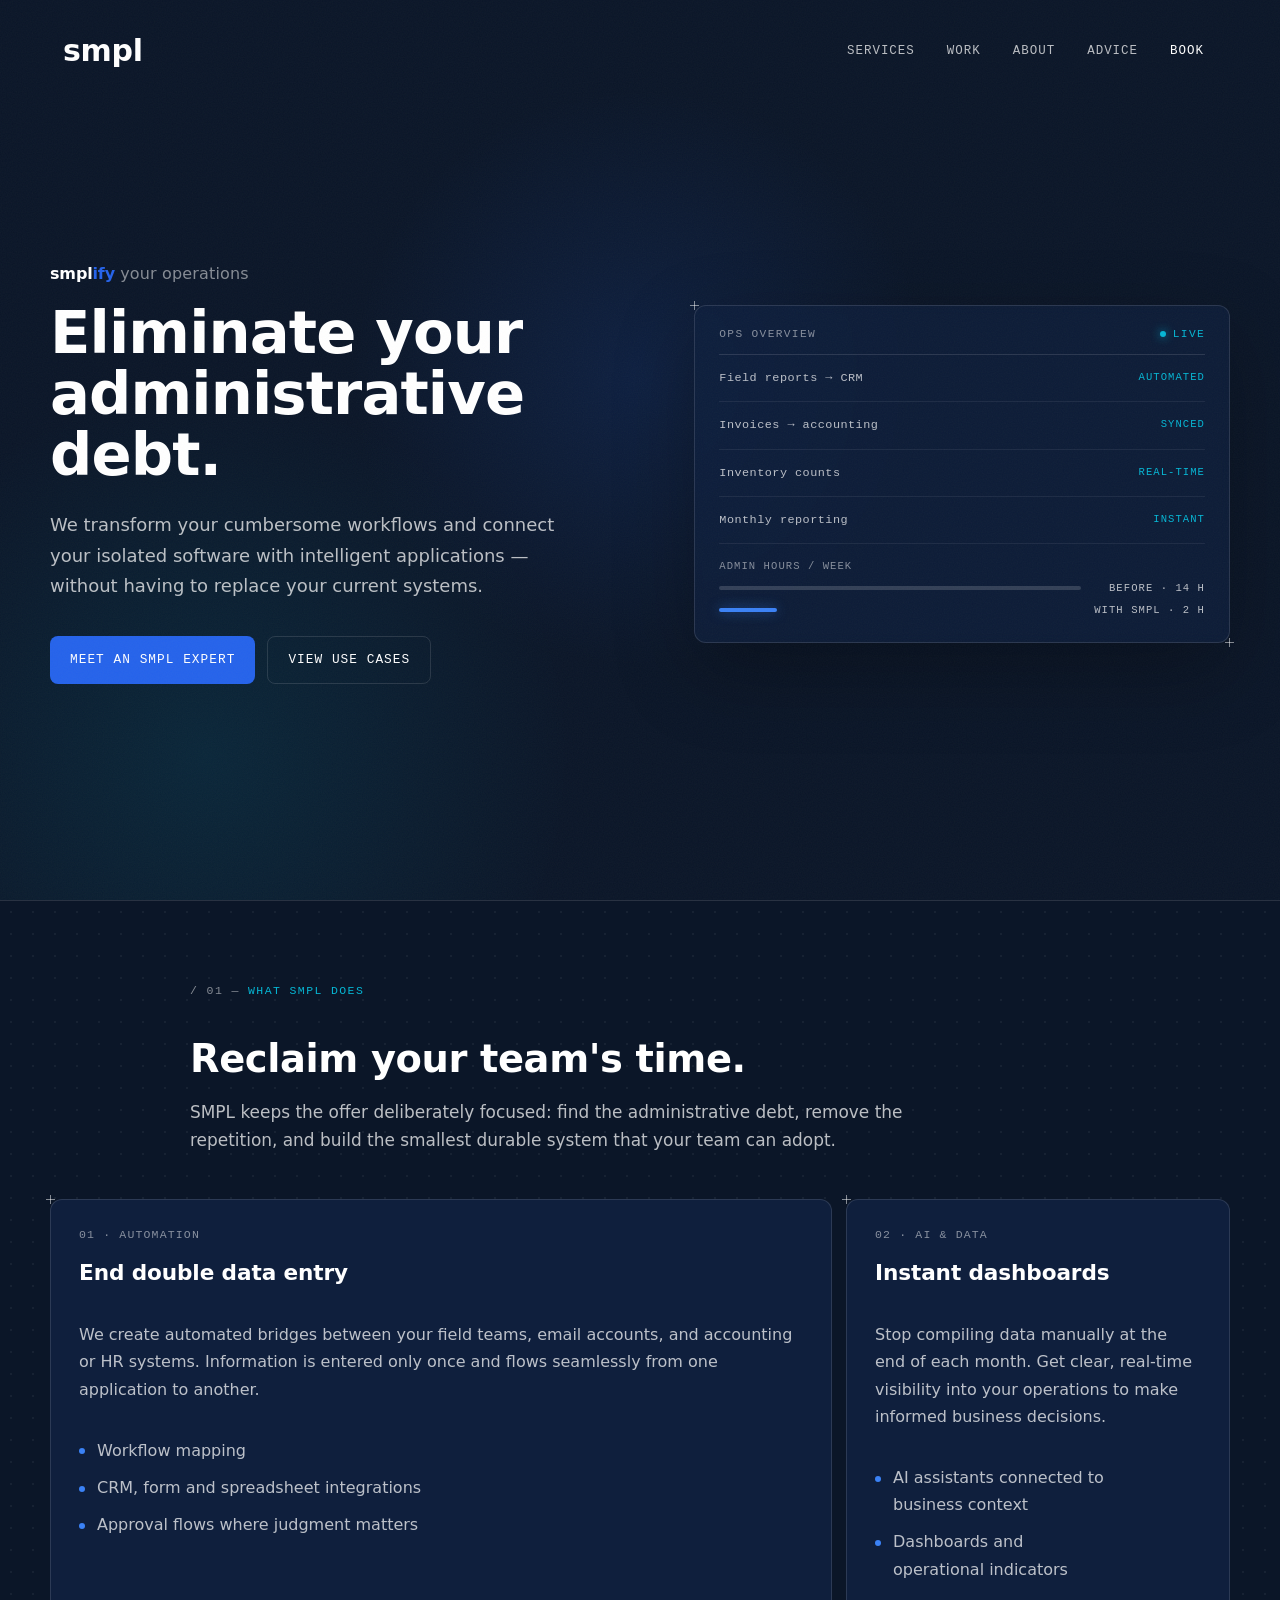
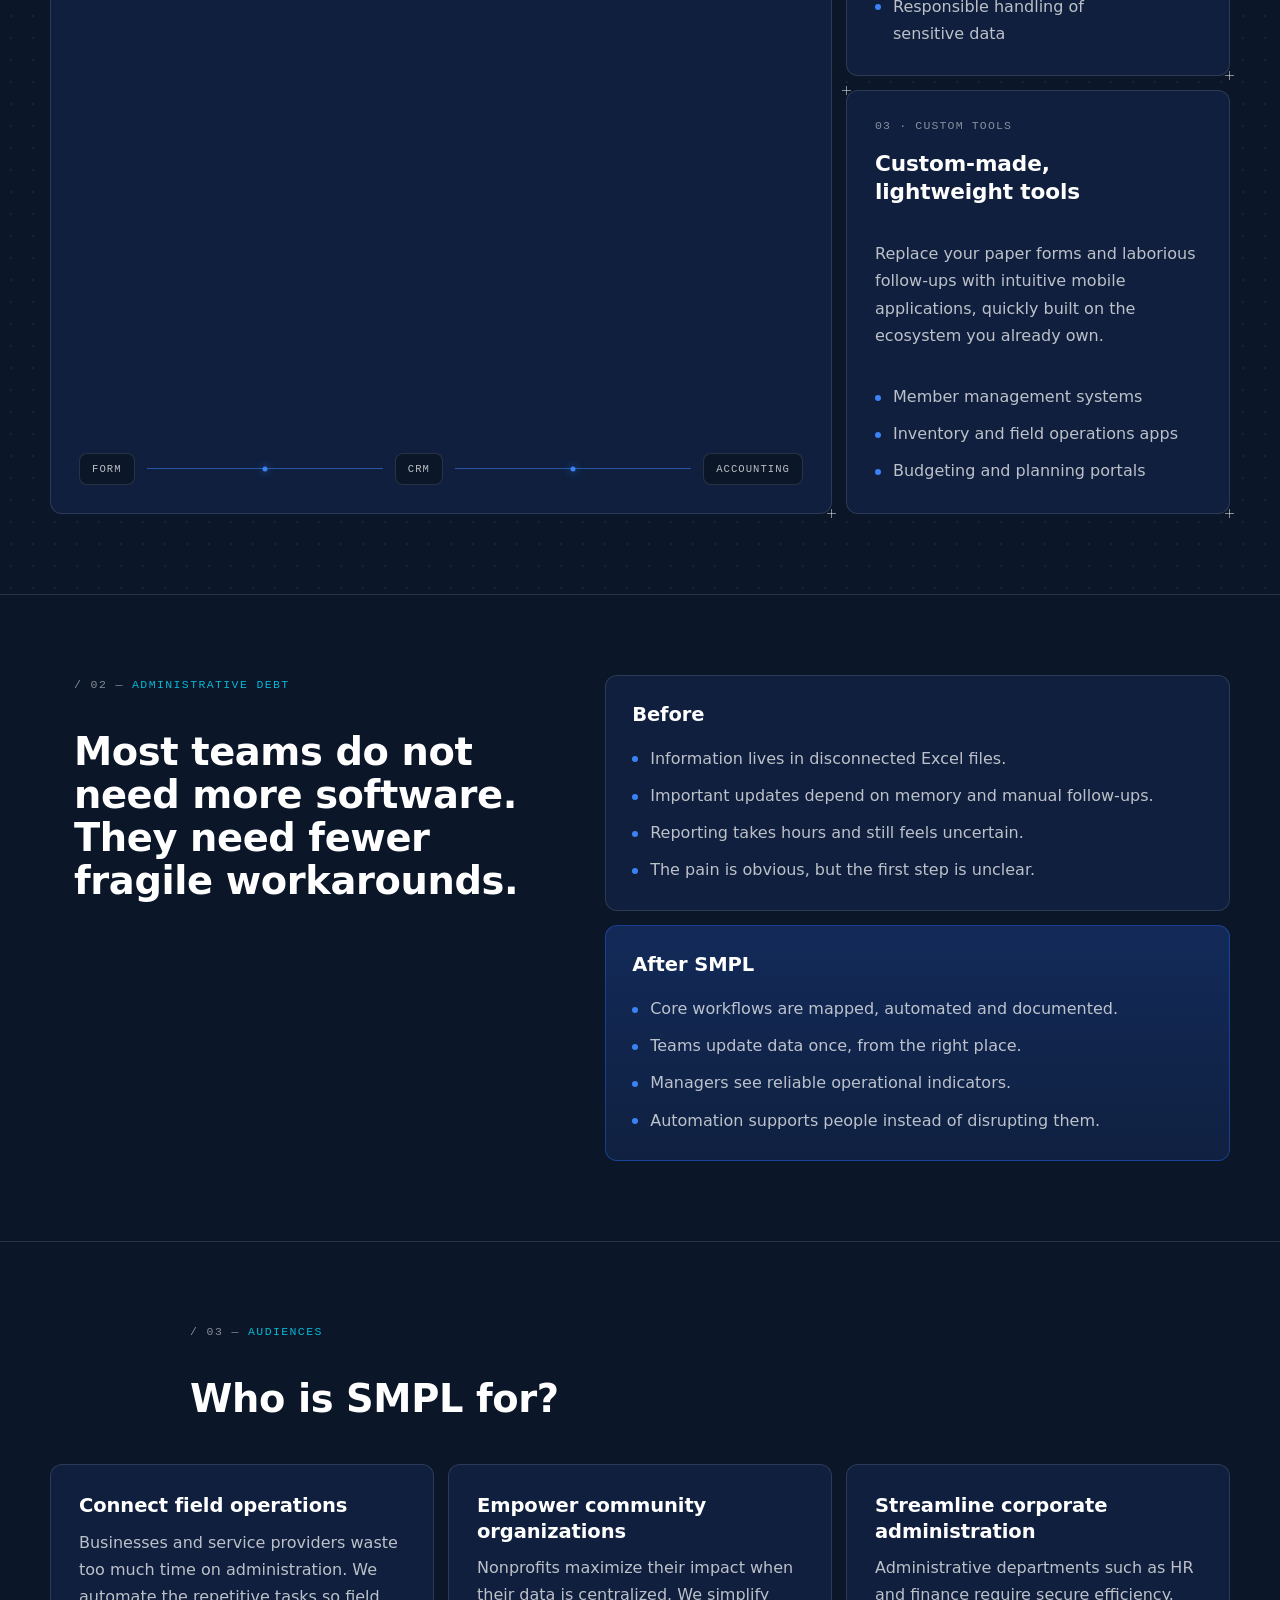
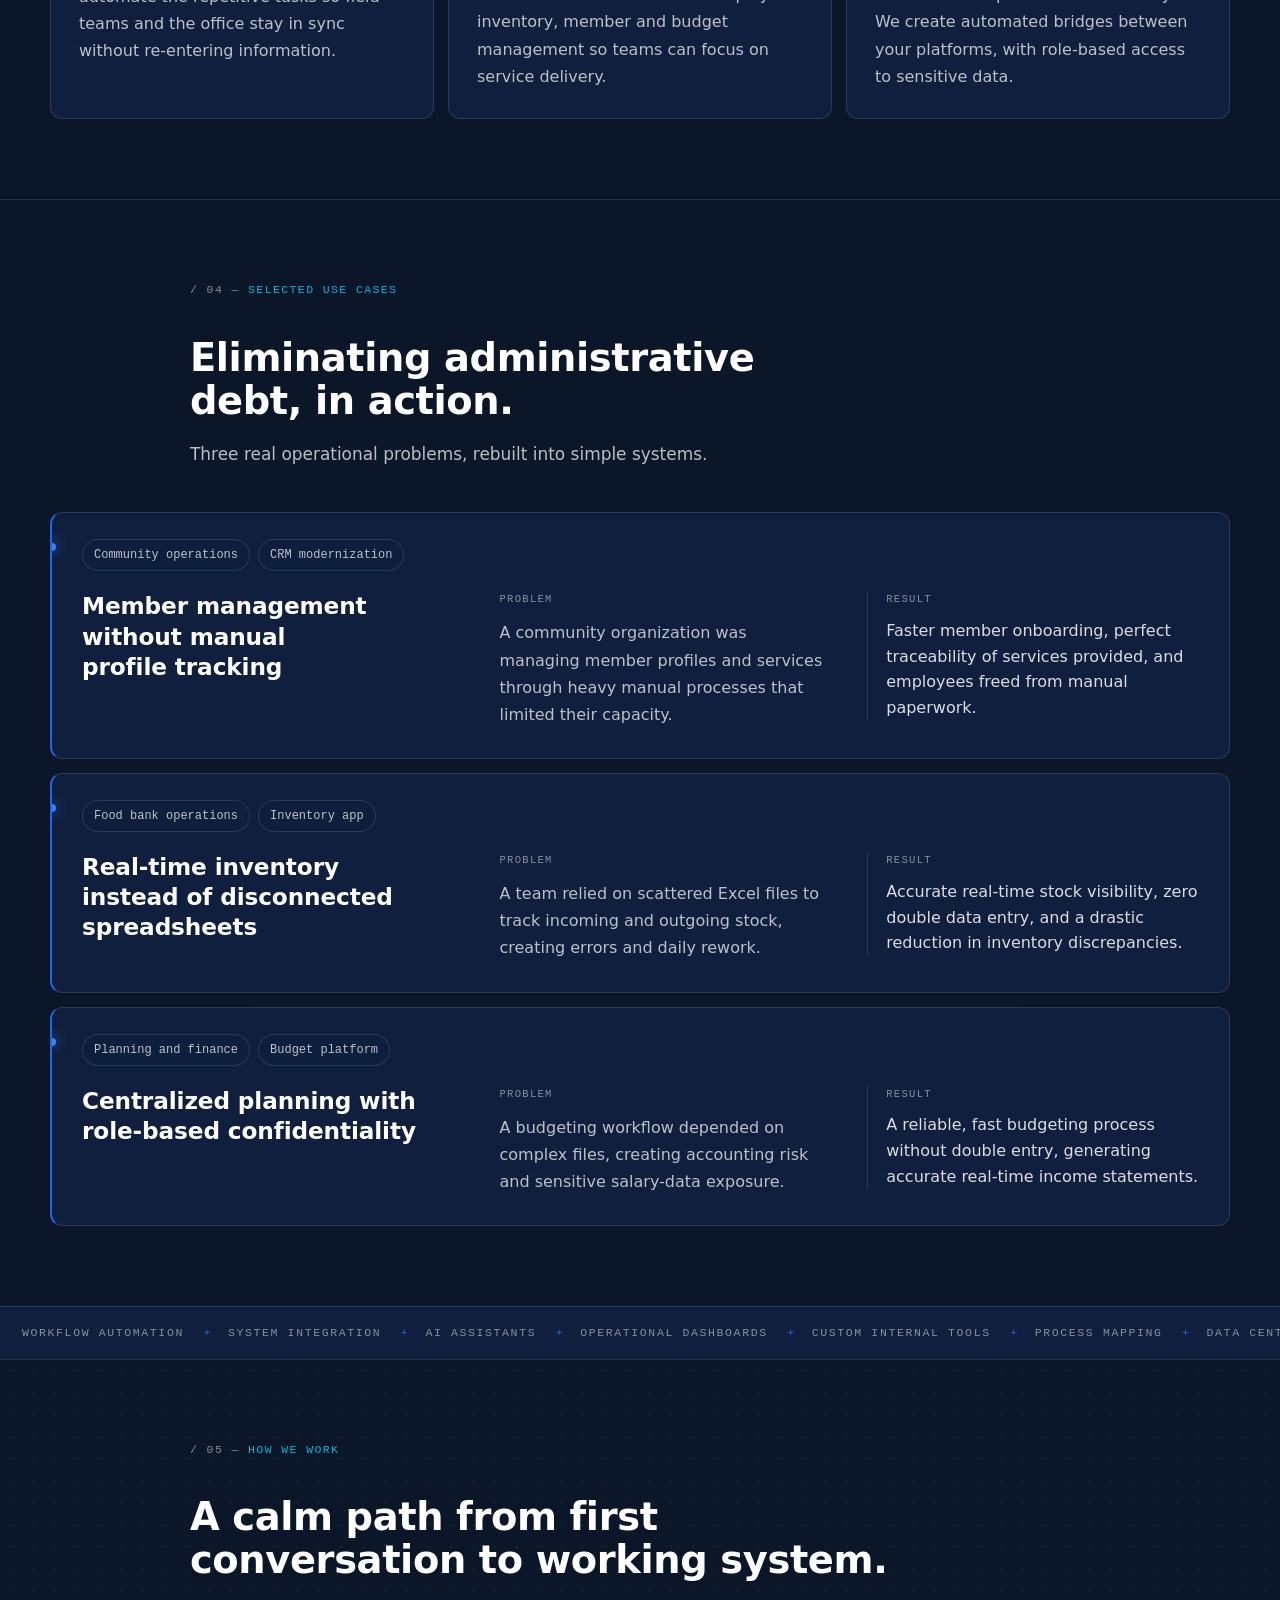
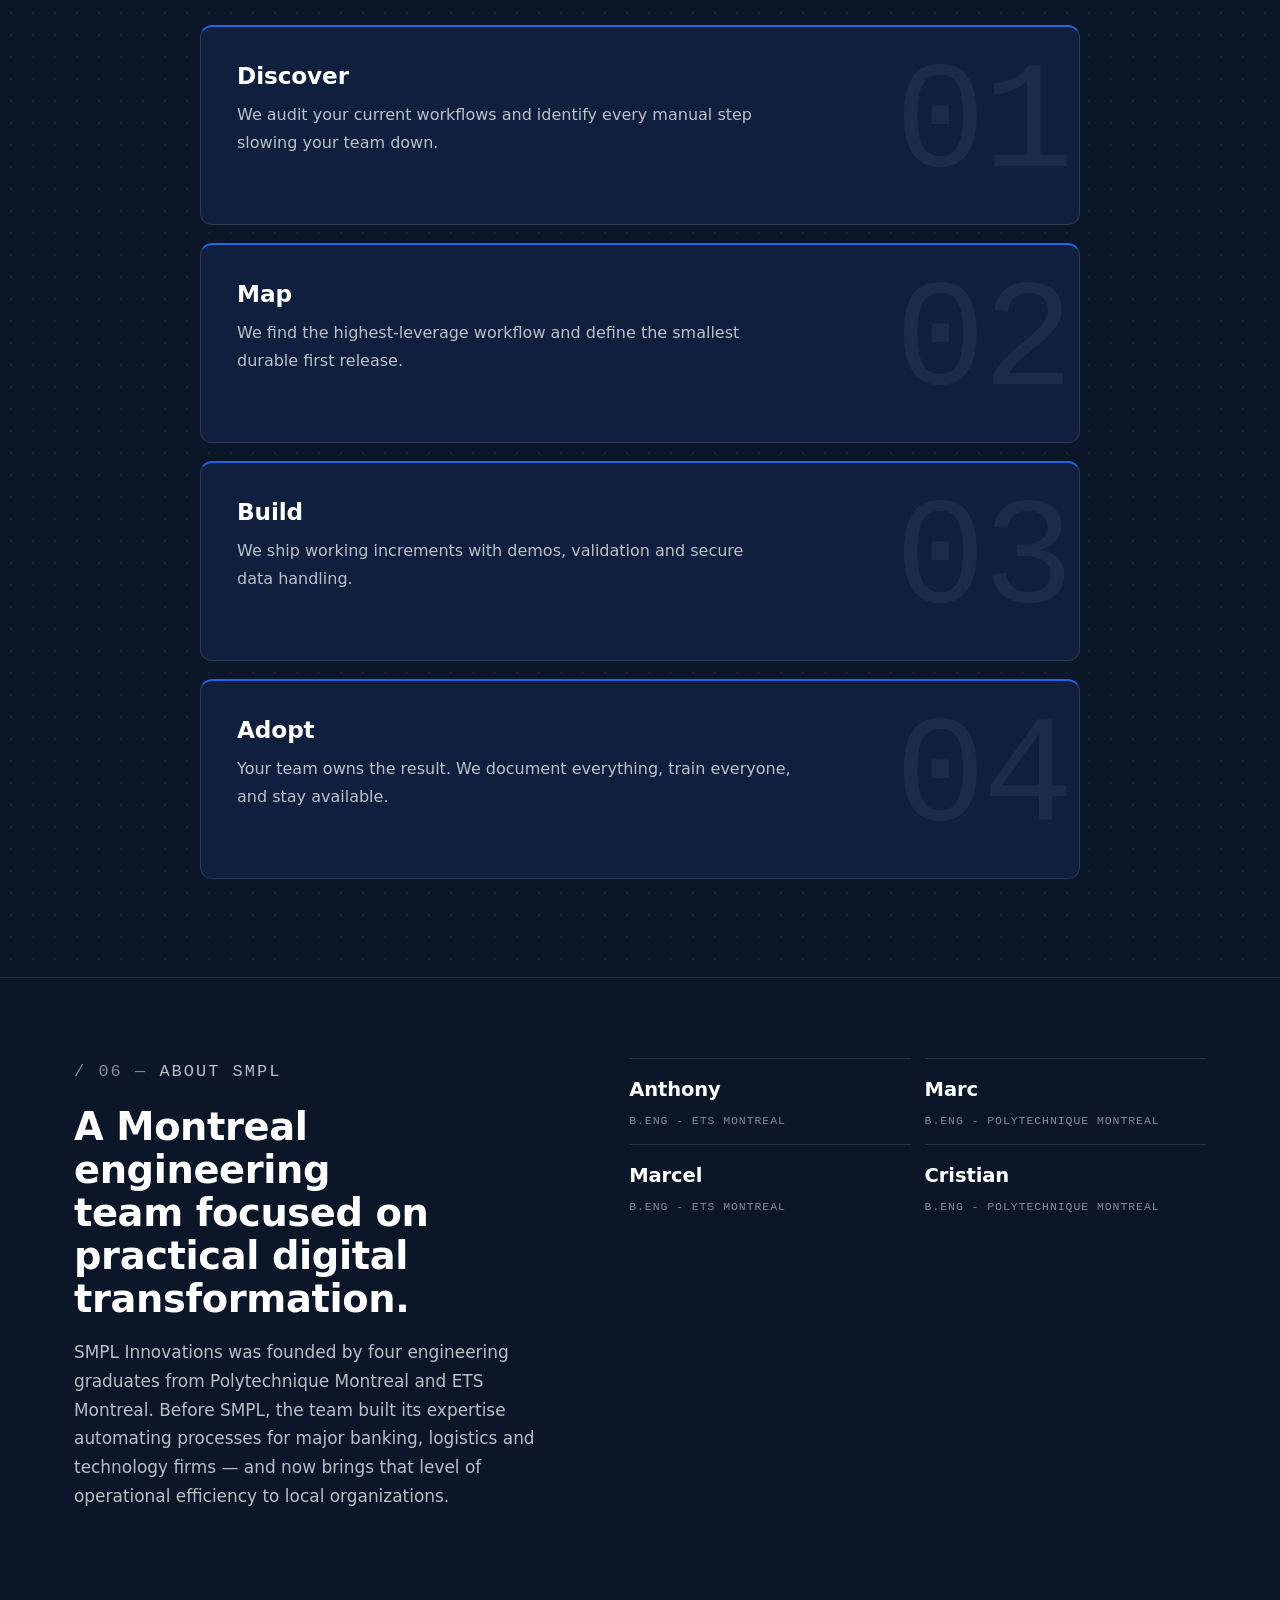
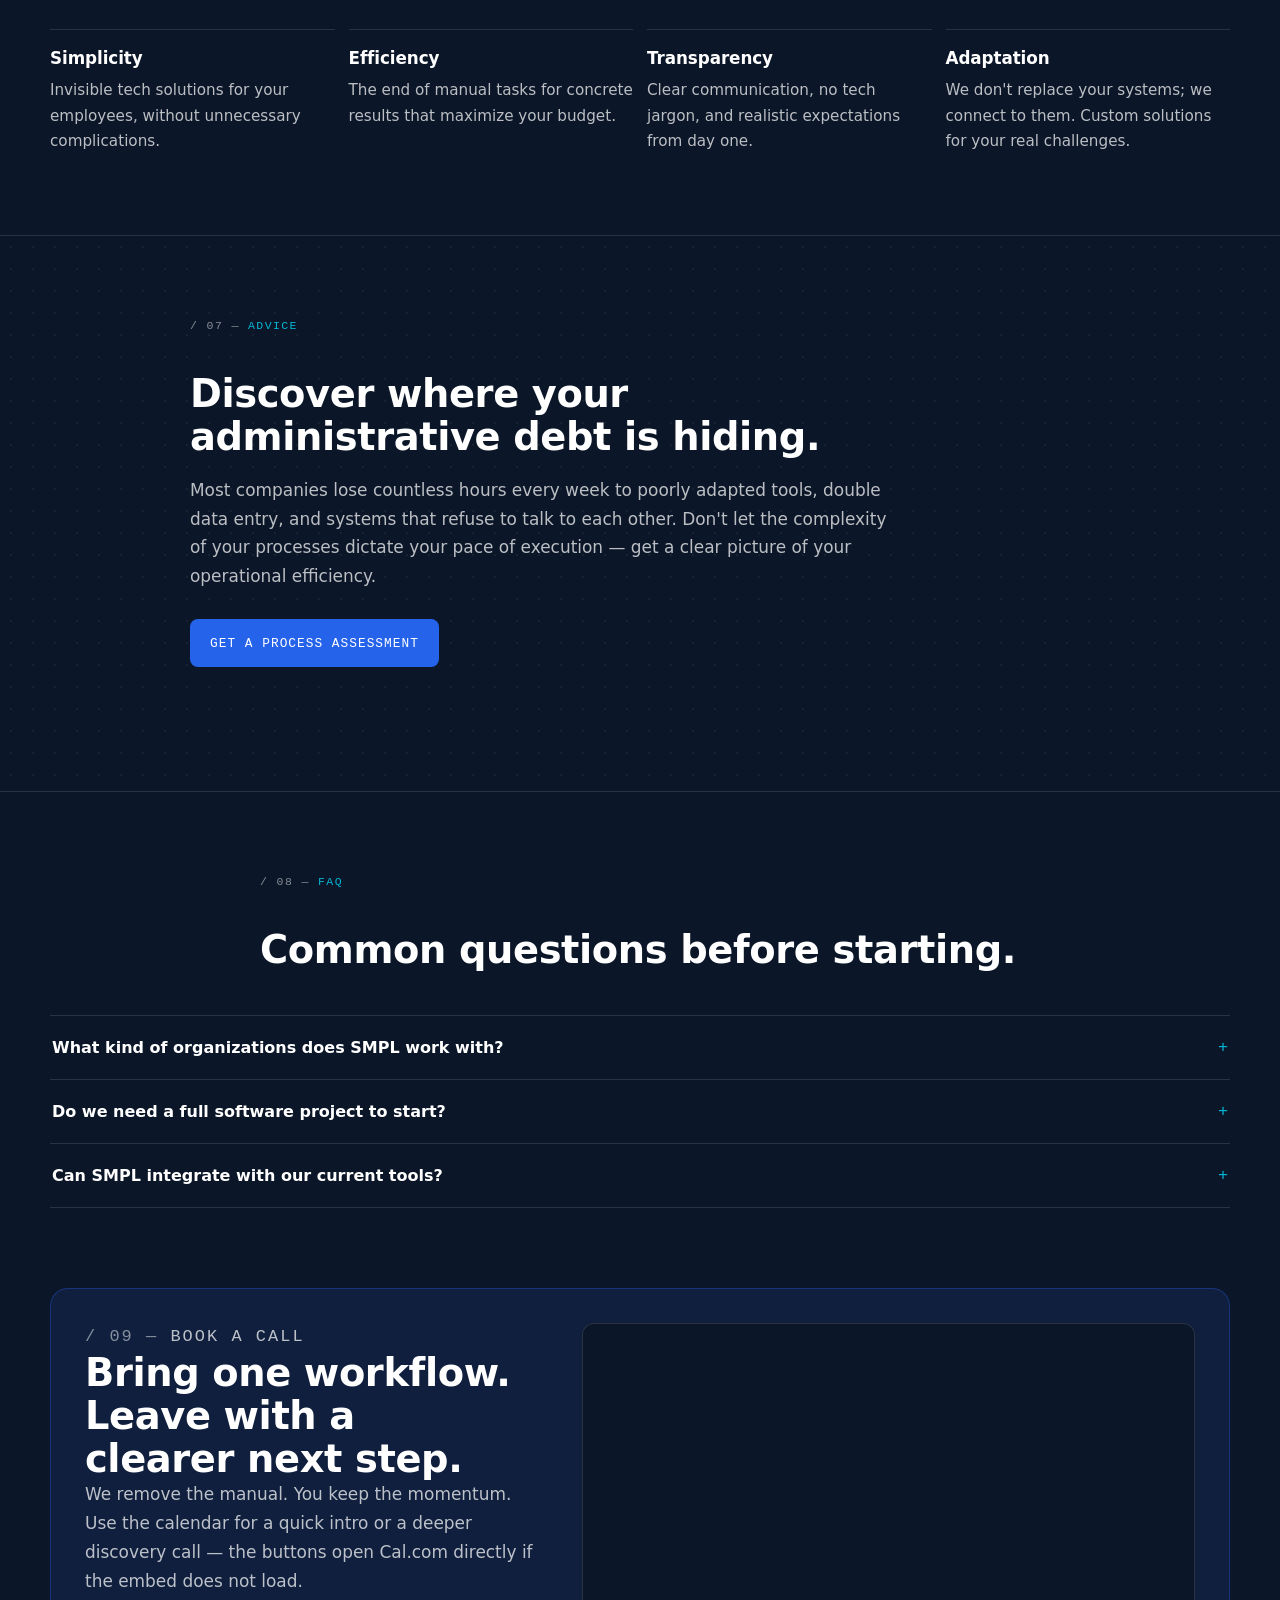
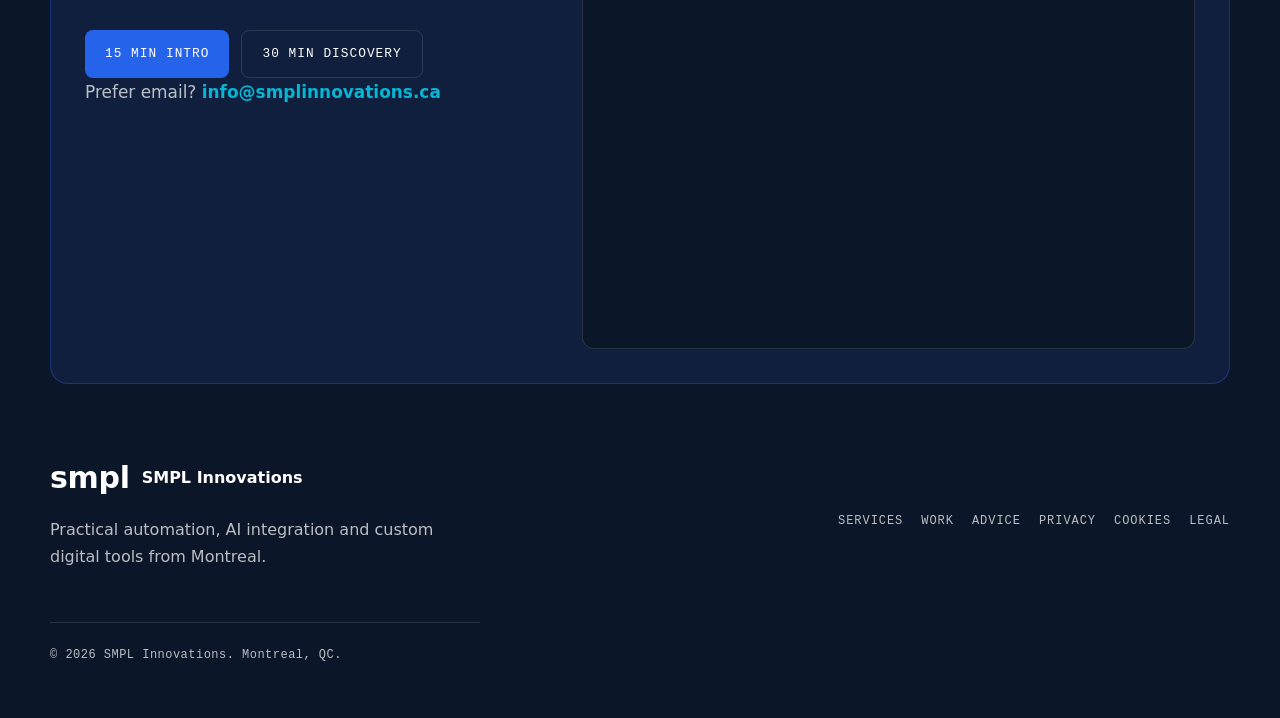
==== commit 40e9b969: "Logo wordmark, hero eyebrow pun, doc updates Replace boxed logo tile with plain white smpl wordmark;" ====
--- a/index.html
+++ b/index.html
@@ -20,7 +20,21 @@
     <link rel="icon" href="assets/logo.svg" type="image/svg+xml" />
     <link
       rel="preload"
+      href="assets/fonts/archivo-latin-wdth-wght-normal.woff2"
+      as="font"
+      type="font/woff2"
+      crossorigin
+    />
+    <link
+      rel="preload"
       href="assets/fonts/inter-latin-wght-normal.woff2"
+      as="font"
+      type="font/woff2"
+      crossorigin
+    />
+    <link
+      rel="preload"
+      href="assets/fonts/fragment-mono-latin-normal.woff2"
       as="font"
       type="font/woff2"
       crossorigin
@@ -28,6 +42,7 @@
     <link rel="stylesheet" href="styles.css" />
   </head>
   <body>
+    <div class="grain" aria-hidden="true"></div>
     <a class="skip-link" href="#main">Skip to content</a>
 
     <header class="site-header" data-header>
@@ -55,18 +70,39 @@
         <div class="hero-vignette" aria-hidden="true"></div>
 
         <div class="hero-inner">
-          <div class="hero-eyebrow" aria-label="Simplify your operations">
-            <span class="eyebrow-line"></span>
-            <span class="eyebrow-text">Simplify your operations</span>
+          <div class="hero-text">
+            <div class="hero-eyebrow" aria-label="Simplify your operations">
+              <span class="eyebrow-text" aria-hidden="true"><span class="eyebrow-brand">smpl</span><span class="eyebrow-accent">ify</span> your operations</span>
+            </div>
+            <h1 id="hero-title">Eliminate your administrative debt.</h1>
+            <p class="hero-copy">
+              We transform your cumbersome workflows and connect your isolated software
+              with intelligent applications &mdash; without having to replace your current systems.
+            </p>
+            <div class="hero-actions" aria-label="Primary actions">
+              <a class="button button-primary" href="#book">Meet an SMPL expert</a>
+              <a class="button button-ghost" href="#work">View use cases</a>
+            </div>
           </div>
-          <h1 id="hero-title">Eliminate your administrative debt.</h1>
-          <p class="hero-copy">
-            We transform your cumbersome workflows and connect your isolated software
-            with intelligent applications &mdash; without having to replace your current systems.
-          </p>
-          <div class="hero-actions" aria-label="Primary actions">
-            <a class="button button-primary" href="#book">Meet an SMPL expert</a>
-            <a class="button button-ghost" href="#work">View use cases</a>
+
+          <div class="hero-visual" aria-hidden="true">
+            <div class="hero-panel">
+              <div class="hero-panel-head">
+                <span>Ops overview</span>
+                <span class="hero-panel-live"><i></i>Live</span>
+              </div>
+              <ul class="hero-panel-flows">
+                <li><span>Field reports &rarr; CRM</span><em>Automated</em></li>
+                <li><span>Invoices &rarr; accounting</span><em>Synced</em></li>
+                <li><span>Inventory counts</span><em>Real-time</em></li>
+                <li><span>Monthly reporting</span><em>Instant</em></li>
+              </ul>
+              <div class="hero-panel-meter">
+                <span>Admin hours / week</span>
+                <div class="meter-row"><i class="meter-before"></i><em>Before &middot; 14 h</em></div>
+                <div class="meter-row"><i class="meter-after"></i><em>With SMPL &middot; 2 h</em></div>
+              </div>
+            </div>
           </div>
         </div>
       </section>
@@ -82,7 +118,7 @@
         </div>
 
         <div class="service-grid">
-          <article class="service-card">
+          <article class="service-card service-card-flagship">
             <span class="service-index">01 &middot; Automation</span>
             <h3>End double data entry</h3>
             <p>
@@ -95,6 +131,9 @@
               <li>CRM, form and spreadsheet integrations</li>
               <li>Approval flows where judgment matters</li>
             </ul>
+            <div class="service-flow" aria-hidden="true">
+              <span>Form</span><i></i><span>CRM</span><i></i><span>Accounting</span>
+            </div>
           </article>
 
           <article class="service-card">
@@ -246,6 +285,31 @@
           </article>
         </div>
       </section>
+
+      <div class="marquee-band" aria-hidden="true">
+        <div class="marquee-track">
+          <ul class="marquee-list">
+            <li>Workflow automation</li>
+            <li>System integration</li>
+            <li>AI assistants</li>
+            <li>Operational dashboards</li>
+            <li>Custom internal tools</li>
+            <li>Process mapping</li>
+            <li>Data centralization</li>
+            <li>Montreal &middot; QC</li>
+          </ul>
+          <ul class="marquee-list">
+            <li>Workflow automation</li>
+            <li>System integration</li>
+            <li>AI assistants</li>
+            <li>Operational dashboards</li>
+            <li>Custom internal tools</li>
+            <li>Process mapping</li>
+            <li>Data centralization</li>
+            <li>Montreal &middot; QC</li>
+          </ul>
+        </div>
+      </div>
 
       <section class="section process-section" aria-labelledby="process-title">
         <div class="section-heading">
@@ -291,22 +355,18 @@
 
         <div class="team-grid" aria-label="Founding team">
           <article>
-            <span>AT</span>
             <h3>Anthony</h3>
             <p>B.Eng - ETS Montreal</p>
           </article>
           <article>
-            <span>MC</span>
             <h3>Marc</h3>
             <p>B.Eng - Polytechnique Montreal</p>
           </article>
           <article>
-            <span>MR</span>
             <h3>Marcel</h3>
             <p>B.Eng - ETS Montreal</p>
           </article>
           <article>
-            <span>CS</span>
             <h3>Cristian</h3>
             <p>B.Eng - Polytechnique Montreal</p>
           </article>
--- a/styles.css
+++ b/styles.css
@@ -1,4 +1,5 @@
-/* Inter variable font, self-hosted (see assets/fonts + vercel.json cache header) */
+/* Self-hosted type system (assets/fonts + vercel.json cache header):
+   Inter (body) · Archivo (display) · Fragment Mono (technical labels) */
 @font-face {
   font-family: "Inter";
   font-style: normal;
@@ -16,6 +17,43 @@
   font-weight: 100 900;
   font-display: swap;
   src: url("assets/fonts/inter-latin-wght-normal.woff2") format("woff2-variations");
+  unicode-range: U+0000-00FF, U+0131, U+0152-0153, U+02BB-02BC, U+02C6, U+02DA,
+    U+02DC, U+0304, U+0308, U+0329, U+2000-206F, U+20AC, U+2122, U+2191, U+2193,
+    U+2212, U+2215, U+FEFF, U+FFFD;
+}
+
+/* Archivo variable (display face; instanced to wght 450-800, wdth 100-125%) */
+@font-face {
+  font-family: "Archivo";
+  font-style: normal;
+  font-weight: 450 800;
+  font-stretch: 100% 125%;
+  font-display: swap;
+  src: url("assets/fonts/archivo-latin-ext-wdth-wght-normal.woff2") format("woff2-variations");
+  unicode-range: U+0100-02BA, U+02BD-02C5, U+02C7-02CC, U+02CE-02D7, U+02DD-02FF,
+    U+0304, U+0308, U+0329, U+1D00-1DBF, U+1E00-1E9F, U+1EF2-1EFF, U+2020,
+    U+20A0-20AB, U+20AD-20C0, U+2113, U+2C60-2C7F, U+A720-A7FF;
+}
+
+@font-face {
+  font-family: "Archivo";
+  font-style: normal;
+  font-weight: 450 800;
+  font-stretch: 100% 125%;
+  font-display: swap;
+  src: url("assets/fonts/archivo-latin-wdth-wght-normal.woff2") format("woff2-variations");
+  unicode-range: U+0000-00FF, U+0131, U+0152-0153, U+02BB-02BC, U+02C6, U+02DA,
+    U+02DC, U+0304, U+0308, U+0329, U+2000-206F, U+20AC, U+2122, U+2191, U+2193,
+    U+2212, U+2215, U+FEFF, U+FFFD;
+}
+
+/* Fragment Mono (label face: eyebrows, indexes, tags, nav, footer meta) */
+@font-face {
+  font-family: "Fragment Mono";
+  font-style: normal;
+  font-weight: 400;
+  font-display: swap;
+  src: url("assets/fonts/fragment-mono-latin-normal.woff2") format("woff2");
   unicode-range: U+0000-00FF, U+0131, U+0152-0153, U+02BB-02BC, U+02C6, U+02DA,
     U+02DC, U+0304, U+0308, U+0329, U+2000-206F, U+20AC, U+2122, U+2191, U+2193,
     U+2212, U+2215, U+FEFF, U+FFFD;
@@ -40,6 +78,9 @@
   --radius-md: 12px;
   --radius-sm: 8px;
   --max: 1180px;
+  --font-display: "Archivo", "Inter", system-ui, sans-serif;
+  --font-body: "Inter", system-ui, -apple-system, "Segoe UI", sans-serif;
+  --font-mono: "Fragment Mono", ui-monospace, "Cascadia Code", "SF Mono", Consolas, monospace;
 }
 
 * {
@@ -49,7 +90,7 @@
 html {
   scroll-behavior: smooth;
   -webkit-font-smoothing: antialiased;
-  font-family: "Inter", system-ui, -apple-system, "Segoe UI", sans-serif;
+  font-family: var(--font-body);
   font-feature-settings: "cv02", "cv03", "cv04", "cv11";
 }
 
@@ -58,13 +99,40 @@
   overflow-x: hidden;
   background: var(--navy-deep);
   color: var(--white);
-  font-family: "Inter", system-ui, -apple-system, "Segoe UI", sans-serif;
+  font-family: var(--font-body);
   font-feature-settings: "cv02", "cv03", "cv04", "cv11";
   text-rendering: optimizeLegibility;
 }
 
 body.nav-open {
   overflow: hidden;
+}
+
+/* Cross-document view transitions: native fade between index and legal pages */
+@view-transition {
+  navigation: auto;
+}
+
+.site-header {
+  view-transition-name: site-header;
+}
+
+@media (prefers-reduced-motion: reduce) {
+  ::view-transition-group(*),
+  ::view-transition-old(*),
+  ::view-transition-new(*) {
+    animation: none !important;
+  }
+}
+
+/* Film grain over the navy surfaces (static SVG noise, reduced-motion safe) */
+.grain {
+  position: fixed;
+  inset: 0;
+  z-index: 90;
+  pointer-events: none;
+  opacity: 0.04;
+  background-image: url("data:image/svg+xml,%3Csvg xmlns='http://www.w3.org/2000/svg' width='160' height='160'%3E%3Cfilter id='n'%3E%3CfeTurbulence type='fractalNoise' baseFrequency='0.8' numOctaves='2' stitchTiles='stitch'/%3E%3C/filter%3E%3Crect width='100%25' height='100%25' filter='url(%23n)'/%3E%3C/svg%3E");
 }
 
 a {
@@ -97,29 +165,33 @@
 h3 {
   margin: 0;
   color: var(--white);
+  font-family: var(--font-display);
   text-wrap: balance;
 }
 
 h1 {
-  max-width: 720px;
-  font-size: clamp(2.6rem, 5vw, 4rem);
-  font-weight: 700;
-  letter-spacing: -0.02em;
-  line-height: 1.05;
+  max-width: 820px;
+  font-size: clamp(2.5rem, 4.8vw, 3.7rem);
+  font-weight: 680;
+  font-stretch: 118%;
+  letter-spacing: -0.015em;
+  line-height: 1.03;
 }
 
 h2 {
   max-width: 820px;
-  font-size: clamp(1.8rem, 3vw, 2.5rem);
-  font-weight: 650;
-  letter-spacing: -0.015em;
+  font-size: clamp(1.75rem, 3vw, 2.4rem);
+  font-weight: 640;
+  font-stretch: 114%;
+  letter-spacing: -0.01em;
   line-height: 1.12;
 }
 
 h3 {
-  font-size: 1.25rem;
-  font-weight: 650;
-  letter-spacing: -0.01em;
+  font-size: 1.22rem;
+  font-weight: 600;
+  font-stretch: 110%;
+  letter-spacing: -0.005em;
   line-height: 1.3;
 }
 
@@ -179,34 +251,29 @@
   min-height: 44px;
   align-items: center;
   gap: 12px;
+  font-family: var(--font-display);
+  font-stretch: 112%;
   font-weight: 700;
 }
 
 .logo-mark {
-  display: inline-grid;
-  width: 44px;
-  height: 44px;
-  place-items: center;
+  display: inline-flex;
+  align-items: center;
   flex: 0 0 auto;
-  border: 1px solid var(--white-faint);
-  border-radius: var(--radius-sm);
-  background: var(--navy-deep);
   color: var(--white);
-  font-size: 15px;
+  font-family: var(--font-display);
+  font-size: 30px;
   font-weight: 700;
-  letter-spacing: -0.02em;
+  font-stretch: 122%;
+  letter-spacing: -0.01em;
   line-height: 1;
-  transition-property: border-color, background-color;
+  transition-property: color;
   transition-duration: 180ms;
 }
 
 .brand:hover .logo-mark,
 .footer-brand:hover .logo-mark {
-  border-color: rgba(255, 255, 255, 0.25);
-}
-
-.site-header.scrolled .logo-mark {
-  background: transparent;
+  color: var(--white-muted);
 }
 
 .site-nav {
@@ -216,12 +283,17 @@
 }
 
 .site-nav a {
+  display: inline-flex;
+  align-items: center;
   min-height: 40px;
   border-radius: var(--radius-sm);
   color: var(--white-muted);
   padding: 10px 13px;
-  font-weight: 500;
-  letter-spacing: 0.01em;
+  font-family: var(--font-mono);
+  font-size: 0.78rem;
+  font-weight: 400;
+  letter-spacing: 0.08em;
+  text-transform: uppercase;
   transition-property: color, background-color, transform;
   transition-duration: 180ms;
 }
@@ -270,20 +342,50 @@
 }
 
 .button {
+  position: relative;
   display: inline-flex;
   min-height: 48px;
   align-items: center;
   justify-content: center;
-  border-radius: var(--radius-md);
-  padding: 13px 18px;
-  font-weight: 700;
+  overflow: hidden;
+  border-radius: var(--radius-sm);
+  padding: 13px 20px;
+  font-family: var(--font-mono);
+  font-size: 0.8rem;
+  font-weight: 400;
+  letter-spacing: 0.08em;
+  text-transform: uppercase;
   transition-property: transform, background-color, border-color, color;
   transition-duration: 180ms;
 }
 
+/* Trace line sweeps across the button base on hover */
+.button::after {
+  content: "";
+  position: absolute;
+  bottom: 0;
+  left: 0;
+  width: 100%;
+  height: 2px;
+  background: var(--cyan-accent);
+  transform: scaleX(0);
+  transform-origin: left;
+  pointer-events: none;
+}
+
+@media (prefers-reduced-motion: no-preference) {
+  .button::after {
+    transition: transform 260ms ease;
+  }
+}
+
+.button:hover::after {
+  transform: scaleX(1);
+}
+
 .button:active,
 .site-nav a:active {
-  transform: scale(0.96);
+  transform: translateY(1px);
 }
 
 .button-primary {
@@ -309,6 +411,7 @@
 .hero {
   position: relative;
   display: grid;
+  grid-template-columns: minmax(0, 1fr);
   min-height: 100svh;
   overflow: hidden;
   isolation: isolate;
@@ -335,37 +438,58 @@
 .hero-inner {
   position: relative;
   z-index: 1;
+  display: grid;
+  grid-template-columns: minmax(0, 1.04fr) minmax(0, 0.96fr);
+  gap: 64px;
+  align-items: center;
   width: min(100%, var(--max));
   margin: 0 auto;
 }
 
-.eyebrow,
-.eyebrow-text {
+.eyebrow {
   margin: 0 0 18px;
   color: var(--cyan-accent);
-  font-size: 12px;
-  font-weight: 600;
-  letter-spacing: 0.14em;
+  font-family: var(--font-mono);
+  font-size: 0.72rem;
+  font-weight: 400;
+  letter-spacing: 0.12em;
   text-transform: uppercase;
 }
 
+/* Blueprint section index: eyebrows read "/ 01 — services" down the page */
+main {
+  counter-reset: section;
+}
+
+.section .eyebrow::before {
+  counter-increment: section;
+  content: "/ " counter(section, decimal-leading-zero) " \2014  ";
+  color: var(--white-dim);
+}
+
 .hero-eyebrow {
-  display: flex;
-  align-items: center;
-  gap: 12px;
   margin-bottom: 1.25rem;
-}
-
-.eyebrow-line {
-  display: block;
-  width: 32px;
-  height: 1.5px;
-  flex-shrink: 0;
-  background: var(--cyan-accent);
 }
 
 .eyebrow-text {
   margin: 0;
+  color: var(--white-dim);
+  font-family: var(--font-display);
+  font-size: 1rem;
+  font-weight: 500;
+  letter-spacing: 0.01em;
+}
+
+.eyebrow-brand,
+.eyebrow-accent {
+  color: var(--white);
+  font-weight: 700;
+  font-stretch: 122%;
+  letter-spacing: -0.01em;
+}
+
+.eyebrow-accent {
+  color: var(--blue-accent);
 }
 
 .hero-copy {
@@ -383,14 +507,138 @@
   margin-top: 34px;
 }
 
+/* Operational dashboard panel (Design.md hero direction: text left, visual right) */
+.hero-panel {
+  position: relative;
+  border: 1px solid var(--white-faint);
+  border-radius: var(--radius-md);
+  background: rgba(15, 31, 61, 0.72);
+  backdrop-filter: blur(4px);
+  -webkit-backdrop-filter: blur(4px);
+  box-shadow: var(--surface-shadow);
+  padding: 22px 24px 26px;
+  font-family: var(--font-mono);
+}
+
+.hero-panel-head {
+  display: flex;
+  align-items: center;
+  justify-content: space-between;
+  border-bottom: 1px solid var(--white-faint);
+  padding-bottom: 14px;
+  font-size: 0.7rem;
+  letter-spacing: 0.12em;
+  text-transform: uppercase;
+  color: var(--white-dim);
+}
+
+.hero-panel-live {
+  display: inline-flex;
+  align-items: center;
+  gap: 7px;
+  color: var(--cyan-accent);
+}
+
+.hero-panel-live i {
+  width: 6px;
+  height: 6px;
+  border-radius: 999px;
+  background: var(--cyan-accent);
+  box-shadow: 0 0 10px rgba(6, 182, 212, 0.9);
+}
+
+@media (prefers-reduced-motion: no-preference) {
+  .hero-panel-live i {
+    animation: pulse-dot 2.4s ease-in-out infinite;
+  }
+}
+
+@keyframes pulse-dot {
+  0%,
+  100% {
+    opacity: 1;
+  }
+  50% {
+    opacity: 0.35;
+  }
+}
+
+.hero-panel-flows {
+  display: grid;
+  margin: 0;
+  padding: 0;
+  list-style: none;
+}
+
+.hero-panel-flows li {
+  display: flex;
+  align-items: center;
+  justify-content: space-between;
+  gap: 18px;
+  border-bottom: 1px solid rgba(255, 255, 255, 0.07);
+  padding: 13px 0;
+  font-size: 0.74rem;
+  letter-spacing: 0.04em;
+  color: var(--white-muted);
+}
+
+.hero-panel-flows em {
+  font-style: normal;
+  font-size: 0.66rem;
+  letter-spacing: 0.1em;
+  text-transform: uppercase;
+  color: var(--cyan-accent);
+}
+
+.hero-panel-meter {
+  display: grid;
+  gap: 10px;
+  padding-top: 16px;
+  font-size: 0.66rem;
+  letter-spacing: 0.1em;
+  text-transform: uppercase;
+  color: var(--white-dim);
+}
+
+.meter-row {
+  display: grid;
+  grid-template-columns: minmax(0, 1fr) 112px;
+  align-items: center;
+  gap: 12px;
+}
+
+.meter-row i {
+  display: block;
+  height: 4px;
+  border-radius: 999px;
+}
+
+.meter-before {
+  width: 100%;
+  background: rgba(255, 255, 255, 0.16);
+}
+
+.meter-after {
+  width: 16%;
+  background: var(--blue-glow);
+  box-shadow: 0 0 12px rgba(59, 130, 246, 0.55);
+}
+
+.meter-row em {
+  font-style: normal;
+  white-space: nowrap;
+  text-align: right;
+  color: var(--white-muted);
+}
+
 .case-meta span {
   border: 1px solid var(--white-faint);
   border-radius: 999px;
   background: rgba(15, 31, 61, 0.54);
   color: var(--white-muted);
   padding: 8px 11px;
-  font-size: 0.82rem;
-  font-weight: 600;
+  font-size: 0.75rem;
+  font-weight: 400;
 }
 
 .section,
@@ -399,27 +647,70 @@
   margin: 0 auto;
 }
 
-/* Shared card surface. Sections on a navy-mid band flip cards to navy-deep
-   via --card-bg so cards always contrast with their background. */
+/* Shared card surface on the single navy-deep page background. Team, values
+   and FAQ are borderless editorial variants with their own rules below. */
 .service-card,
 .debt-panel,
 .case-card,
 .audience-grid article,
-.process-list li,
-.team-grid article,
-.values-grid article,
-.faq-list details {
+.process-list li {
   border: 1px solid var(--white-faint);
   border-radius: var(--radius-md);
-  background: var(--card-bg, var(--navy-mid));
-}
-
+  background: var(--navy-mid);
+  transition: border-color 240ms ease;
+}
+
+/* Cursor spotlight: script.js writes --mx/--my, the overlay paints a soft glow */
+.debt-panel,
+.audience-grid article,
+.process-list li {
+  position: relative;
+}
+
+.service-card::after,
+.debt-panel::after,
+.case-card::after,
+.audience-grid article::after,
+.process-list li::after {
+  content: "";
+  position: absolute;
+  inset: 0;
+  border-radius: inherit;
+  background: radial-gradient(
+    300px circle at var(--mx, 50%) var(--my, 50%),
+    rgba(59, 130, 246, 0.09),
+    transparent 65%
+  );
+  opacity: 0;
+  pointer-events: none;
+  transition: opacity 240ms ease;
+}
+
+.service-card:hover::after,
+.debt-panel:hover::after,
+.case-card:hover::after,
+.audience-grid article:hover::after,
+.process-list li:hover::after {
+  opacity: 1;
+}
+
+.service-card:hover,
+.debt-panel:hover,
+.audience-grid article:hover {
+  border-color: rgba(255, 255, 255, 0.24);
+}
+
+.case-card:hover {
+  border-color: rgba(255, 255, 255, 0.24);
+  border-left-color: var(--blue-glow);
+}
+
+/* Blueprint dot grid on alternating sections (replaces the old color bands) */
 .services-section,
-.audience-section,
 .process-section,
-.advice-section,
-.booking-section {
-  --card-bg: var(--navy-deep);
+.advice-section {
+  background-image: radial-gradient(circle, rgba(255, 255, 255, 0.05) 1px, transparent 1px);
+  background-size: 22px 22px;
 }
 
 .process-list li {
@@ -436,14 +727,17 @@
 .case-meta,
 .process-list span {
   color: var(--white-dim);
-  font-size: 12px;
-  font-weight: 600;
-  letter-spacing: 0.12em;
+  font-family: var(--font-mono);
+  font-size: 0.72rem;
+  font-weight: 400;
+  letter-spacing: 0.1em;
   text-transform: uppercase;
+  font-variant-numeric: tabular-nums;
 }
 
 .section {
   width: 100%;
+  border-top: 1px solid var(--white-faint);
   padding: 5rem 0;
 }
 
@@ -478,26 +772,82 @@
   margin: 0 auto;
 }
 
-.debt-section,
-.work-section,
-.about-section,
-.faq-section {
-  background: var(--navy-deep);
-}
-
-.services-section,
-.audience-section,
-.process-section,
-.advice-section,
-.booking-section {
-  background: var(--navy-mid);
-}
-
 .service-card {
+  position: relative;
   display: grid;
   align-content: start;
   gap: 18px;
   padding: 28px;
+}
+
+/* Registration ticks centered on opposite corners (offer cards + hero panel) */
+.service-card::before,
+.hero-panel::before {
+  content: "";
+  position: absolute;
+  inset: -5px;
+  pointer-events: none;
+  background-image:
+    linear-gradient(var(--white-dim), var(--white-dim)),
+    linear-gradient(var(--white-dim), var(--white-dim)),
+    linear-gradient(var(--white-dim), var(--white-dim)),
+    linear-gradient(var(--white-dim), var(--white-dim));
+  background-position: left 4px top 0, left 0 top 4px, right 4px bottom 0, right 0 bottom 4px;
+  background-size: 1px 9px, 9px 1px, 1px 9px, 9px 1px;
+  background-repeat: no-repeat;
+}
+
+/* Flagship bento cell: spans 2 columns and both rows of the service grid */
+.service-card-flagship {
+  display: flex;
+  flex-direction: column;
+  grid-column: span 2;
+  grid-row: span 2;
+}
+
+.service-card-flagship h3 {
+  max-width: 420px;
+  font-size: 1.6rem;
+}
+
+.service-flow {
+  display: flex;
+  align-items: center;
+  gap: 12px;
+  margin-top: auto;
+  padding-top: 24px;
+  font-family: var(--font-mono);
+  font-size: 0.66rem;
+  letter-spacing: 0.1em;
+  text-transform: uppercase;
+  color: var(--white-muted);
+}
+
+.service-flow span {
+  border: 1px solid var(--white-faint);
+  border-radius: var(--radius-sm);
+  background: var(--navy-deep);
+  padding: 9px 12px;
+}
+
+.service-flow i {
+  position: relative;
+  flex: 1 1 24px;
+  height: 1px;
+  background: rgba(59, 130, 246, 0.55);
+}
+
+.service-flow i::after {
+  content: "";
+  position: absolute;
+  top: 50%;
+  left: 50%;
+  width: 5px;
+  height: 5px;
+  border-radius: 999px;
+  transform: translate(-50%, -50%);
+  background: var(--blue-glow);
+  box-shadow: 0 0 8px rgba(59, 130, 246, 0.8);
 }
 
 .service-card h3 {
@@ -589,12 +939,68 @@
   margin: 0 auto;
 }
 
+/* Editorial case row: tags band on top, then title | problem | result columns */
 .case-card {
-  display: grid;
-  grid-template-columns: 0.62fr 1fr 0.55fr;
-  gap: 28px;
+  position: relative;
+  display: grid;
+  grid-template-columns: minmax(0, 1.15fr) minmax(0, 1fr) minmax(0, 1fr);
+  grid-template-areas:
+    "meta meta meta"
+    "title problem result";
+  gap: 20px 36px;
   align-items: start;
-  padding: 26px;
+  overflow: hidden;
+  border-left: 2px solid var(--blue-accent);
+  padding: 26px 30px 30px;
+}
+
+.case-card .case-meta {
+  grid-area: meta;
+}
+
+.case-card h3 {
+  grid-area: title;
+  max-width: 380px;
+  font-size: 1.45rem;
+}
+
+.case-card > p {
+  grid-area: problem;
+  margin: 0;
+}
+
+.case-card .case-result {
+  grid-area: result;
+}
+
+.case-card > p::before,
+.case-result::before {
+  content: "Problem";
+  display: block;
+  margin-bottom: 10px;
+  font-family: var(--font-mono);
+  font-size: 0.66rem;
+  font-weight: 400;
+  letter-spacing: 0.12em;
+  text-transform: uppercase;
+  color: var(--white-dim);
+}
+
+.case-result::before {
+  content: "Result";
+}
+
+/* Circuit node sitting on the case-study trace edge */
+.case-card::before {
+  content: "";
+  position: absolute;
+  top: 30px;
+  left: -4px;
+  width: 8px;
+  height: 8px;
+  border-radius: 999px;
+  background: var(--blue-glow);
+  box-shadow: 0 0 14px rgba(59, 130, 246, 0.9);
 }
 
 .case-meta {
@@ -612,32 +1018,111 @@
   line-height: 1.6;
 }
 
+/* Full-bleed capabilities ticker between the case studies and the process */
+.marquee-band {
+  overflow: hidden;
+  border-top: 1px solid var(--white-faint);
+  background: var(--navy-mid);
+  padding: 16px 0;
+}
+
+.marquee-track {
+  display: flex;
+  width: max-content;
+}
+
+.marquee-list {
+  display: flex;
+  gap: 44px;
+  margin: 0;
+  padding: 0 22px;
+  list-style: none;
+  font-family: var(--font-mono);
+  font-size: 0.72rem;
+  letter-spacing: 0.14em;
+  text-transform: uppercase;
+  white-space: nowrap;
+  color: var(--white-dim);
+}
+
+.marquee-list li {
+  position: relative;
+}
+
+.marquee-list li::after {
+  content: "+";
+  position: absolute;
+  right: -28px;
+  color: var(--blue-accent);
+}
+
+@media (prefers-reduced-motion: no-preference) {
+  .marquee-track {
+    animation: marquee 38s linear infinite;
+  }
+
+  .marquee-band:hover .marquee-track {
+    animation-play-state: paused;
+  }
+}
+
+@keyframes marquee {
+  to {
+    transform: translateX(-50%);
+  }
+}
+
+/* Sticky stacking deck: each step pins below the header and the next slides over it */
 .process-list {
-  display: grid;
-  width: min(calc(100% - 48px), var(--max));
-  grid-template-columns: repeat(4, minmax(0, 1fr));
-  gap: 14px;
+  width: min(calc(100% - 48px), 880px);
   margin: 0 auto;
   padding: 0;
   list-style: none;
 }
 
 .process-list li {
-  padding: 24px;
-}
-
+  position: sticky;
+  top: 112px;
+  overflow: hidden;
+  min-height: 200px;
+  margin-bottom: 18px;
+  padding: 34px 36px 38px;
+}
+
+.process-list li:nth-child(2) {
+  top: 128px;
+}
+
+.process-list li:nth-child(3) {
+  top: 144px;
+}
+
+.process-list li:nth-child(4) {
+  top: 160px;
+}
+
+/* Ghost numeral watermark behind each step */
 .process-list span {
-  display: block;
-  margin-bottom: 14px;
+  position: absolute;
+  top: -30px;
+  right: 8px;
+  margin: 0;
+  font-size: 9.5rem;
+  letter-spacing: -0.02em;
+  color: var(--white);
+  opacity: 0.05;
+  pointer-events: none;
 }
 
 .process-list h3 {
-  margin: 0 0 8px;
+  margin: 0 0 10px;
+  font-size: 1.45rem;
 }
 
 .process-list p {
   margin: 0;
-  font-size: 0.95rem;
+  max-width: 560px;
+  font-size: 1rem;
 }
 
 .about-section {
@@ -654,28 +1139,21 @@
 }
 
 .team-grid article {
-  padding: 22px;
-}
-
-.team-grid span {
-  display: grid;
-  width: 52px;
-  height: 52px;
-  place-items: center;
-  border: 1px solid var(--white-faint);
-  border-radius: var(--radius-md);
-  background: var(--navy-deep);
-  color: var(--cyan-accent);
-  font-weight: 700;
+  border-top: 1px solid var(--white-faint);
+  padding: 18px 0 0;
 }
 
 .team-grid h3 {
-  margin-top: 16px;
+  margin: 0;
 }
 
 .team-grid p {
-  margin: 4px 0 0;
-  font-size: 0.95rem;
+  margin: 8px 0 0;
+  font-family: var(--font-mono);
+  font-size: 0.72rem;
+  letter-spacing: 0.08em;
+  text-transform: uppercase;
+  color: var(--white-dim);
 }
 
 .values-grid {
@@ -687,7 +1165,8 @@
 }
 
 .values-grid article {
-  padding: 22px;
+  border-top: 1px solid var(--white-faint);
+  padding: 18px 0 0;
 }
 
 .values-grid h3 {
@@ -711,18 +1190,42 @@
 .faq-list {
   display: grid;
   width: min(calc(100% - 48px), var(--max));
-  gap: 10px;
+  gap: 0;
   margin: 0 auto;
+  border-bottom: 1px solid var(--white-faint);
 }
 
 .faq-list details {
-  padding: 20px 22px;
+  border-top: 1px solid var(--white-faint);
+  padding: 22px 2px;
 }
 
 .faq-list summary {
+  display: flex;
+  align-items: center;
+  justify-content: space-between;
+  gap: 18px;
   cursor: pointer;
+  list-style: none;
   color: var(--white);
   font-weight: 650;
+}
+
+.faq-list summary::-webkit-details-marker {
+  display: none;
+}
+
+.faq-list summary::after {
+  content: "+";
+  flex: 0 0 auto;
+  font-family: var(--font-mono);
+  font-size: 1.05rem;
+  font-weight: 400;
+  color: var(--cyan-accent);
+}
+
+.faq-list details[open] summary::after {
+  content: "\2212";
 }
 
 .booking-section {
@@ -777,9 +1280,15 @@
 }
 
 .site-footer nav a {
+  display: inline-flex;
+  align-items: center;
   min-height: 40px;
   color: var(--white-muted);
-  font-weight: 600;
+  font-family: var(--font-mono);
+  font-size: 0.75rem;
+  font-weight: 400;
+  letter-spacing: 0.08em;
+  text-transform: uppercase;
 }
 
 .site-footer nav a:hover {
@@ -790,7 +1299,9 @@
   grid-column: 1 / -1;
   border-top: 1px solid var(--white-faint);
   padding-top: 22px;
-  font-size: 0.92rem;
+  font-family: var(--font-mono);
+  font-size: 0.75rem;
+  letter-spacing: 0.04em;
 }
 
 .legal-main {
@@ -823,6 +1334,35 @@
 .legal-card a {
   color: var(--cyan-accent);
   font-weight: 600;
+}
+
+/* Scroll-driven reveals: compositor-only, zero JS; Firefox simply shows content */
+@supports (animation-timeline: view()) {
+  @media (prefers-reduced-motion: no-preference) {
+    .section-heading,
+    .service-card,
+    .debt-panel,
+    .audience-grid article,
+    .case-card,
+    .team-grid article,
+    .values-grid article,
+    .faq-list details {
+      animation: rise linear both;
+      animation-timeline: view();
+      animation-range: entry 0% entry 55%;
+    }
+  }
+}
+
+@keyframes rise {
+  from {
+    opacity: 0;
+    translate: 0 26px;
+  }
+  to {
+    opacity: 1;
+    translate: 0 0;
+  }
 }
 
 @media (max-width: 980px) {
@@ -845,6 +1385,10 @@
     display: flex;
   }
 
+  .site-nav a {
+    font-size: 0.85rem;
+  }
+
   .site-nav.legal-nav {
     position: static;
     display: flex;
@@ -861,9 +1405,20 @@
 
   .service-grid,
   .audience-grid,
-  .process-list,
   .values-grid {
     grid-template-columns: repeat(2, minmax(0, 1fr));
+  }
+
+  .service-card-flagship {
+    grid-row: auto;
+  }
+
+  .hero-inner {
+    grid-template-columns: minmax(0, 1fr);
+  }
+
+  .hero-visual {
+    display: none;
   }
 
   .debt-section,
@@ -874,7 +1429,12 @@
   }
 
   .case-card {
-    grid-template-columns: 1fr;
+    grid-template-columns: minmax(0, 1fr);
+    grid-template-areas:
+      "meta"
+      "title"
+      "problem"
+      "result";
   }
 
   .case-result {
@@ -916,7 +1476,8 @@
 
   h1 {
     max-width: 100%;
-    font-size: clamp(2.1rem, 8vw, 2.6rem);
+    font-size: clamp(1.9rem, 7vw, 2.5rem);
+    font-stretch: 108%;
     line-height: 1.1;
   }
 
@@ -942,12 +1503,23 @@
 
   .service-grid,
   .audience-grid,
-  .process-list,
   .team-grid,
   .values-grid {
     grid-template-columns: 1fr;
   }
 
+  .service-card-flagship {
+    grid-column: auto;
+  }
+
+  .process-list li {
+    padding: 26px 22px 30px;
+  }
+
+  .process-list span {
+    font-size: 7rem;
+  }
+
   .booking-section {
     width: calc(100% - 28px);
     padding: 22px;
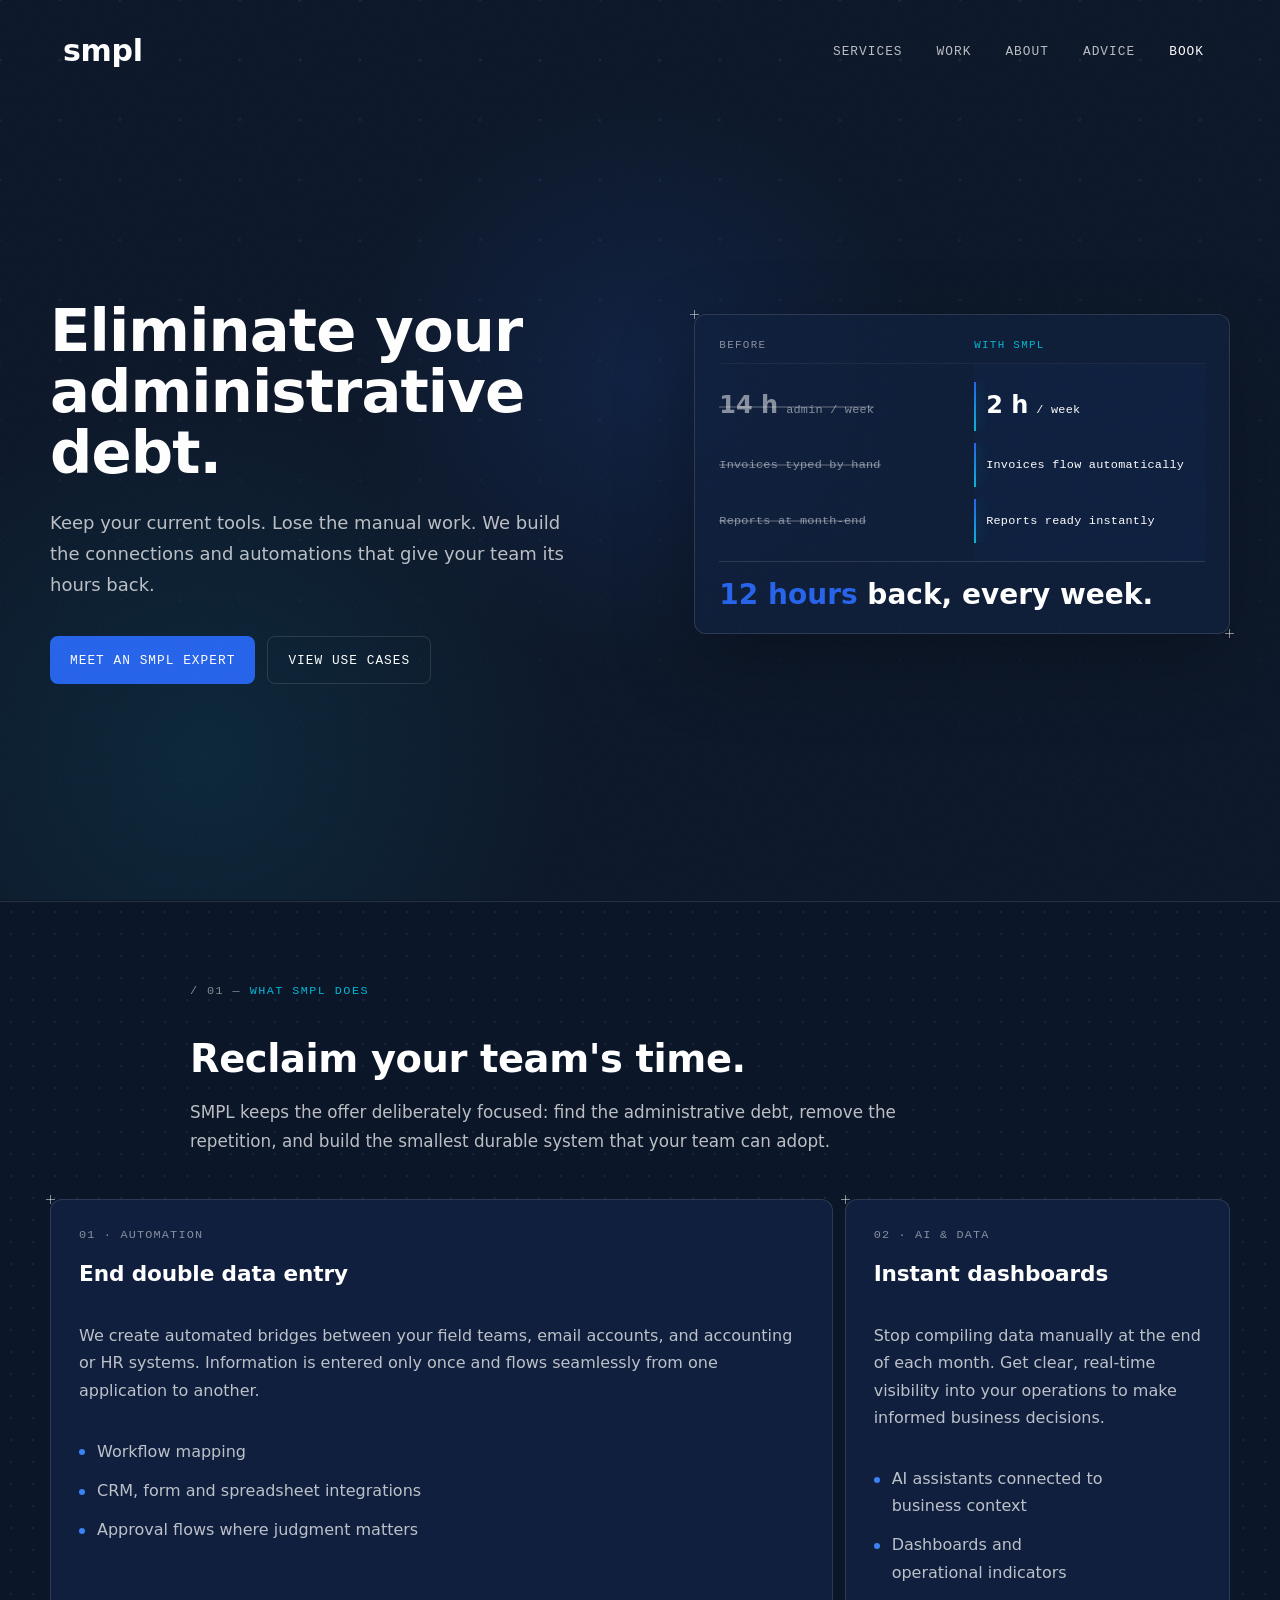
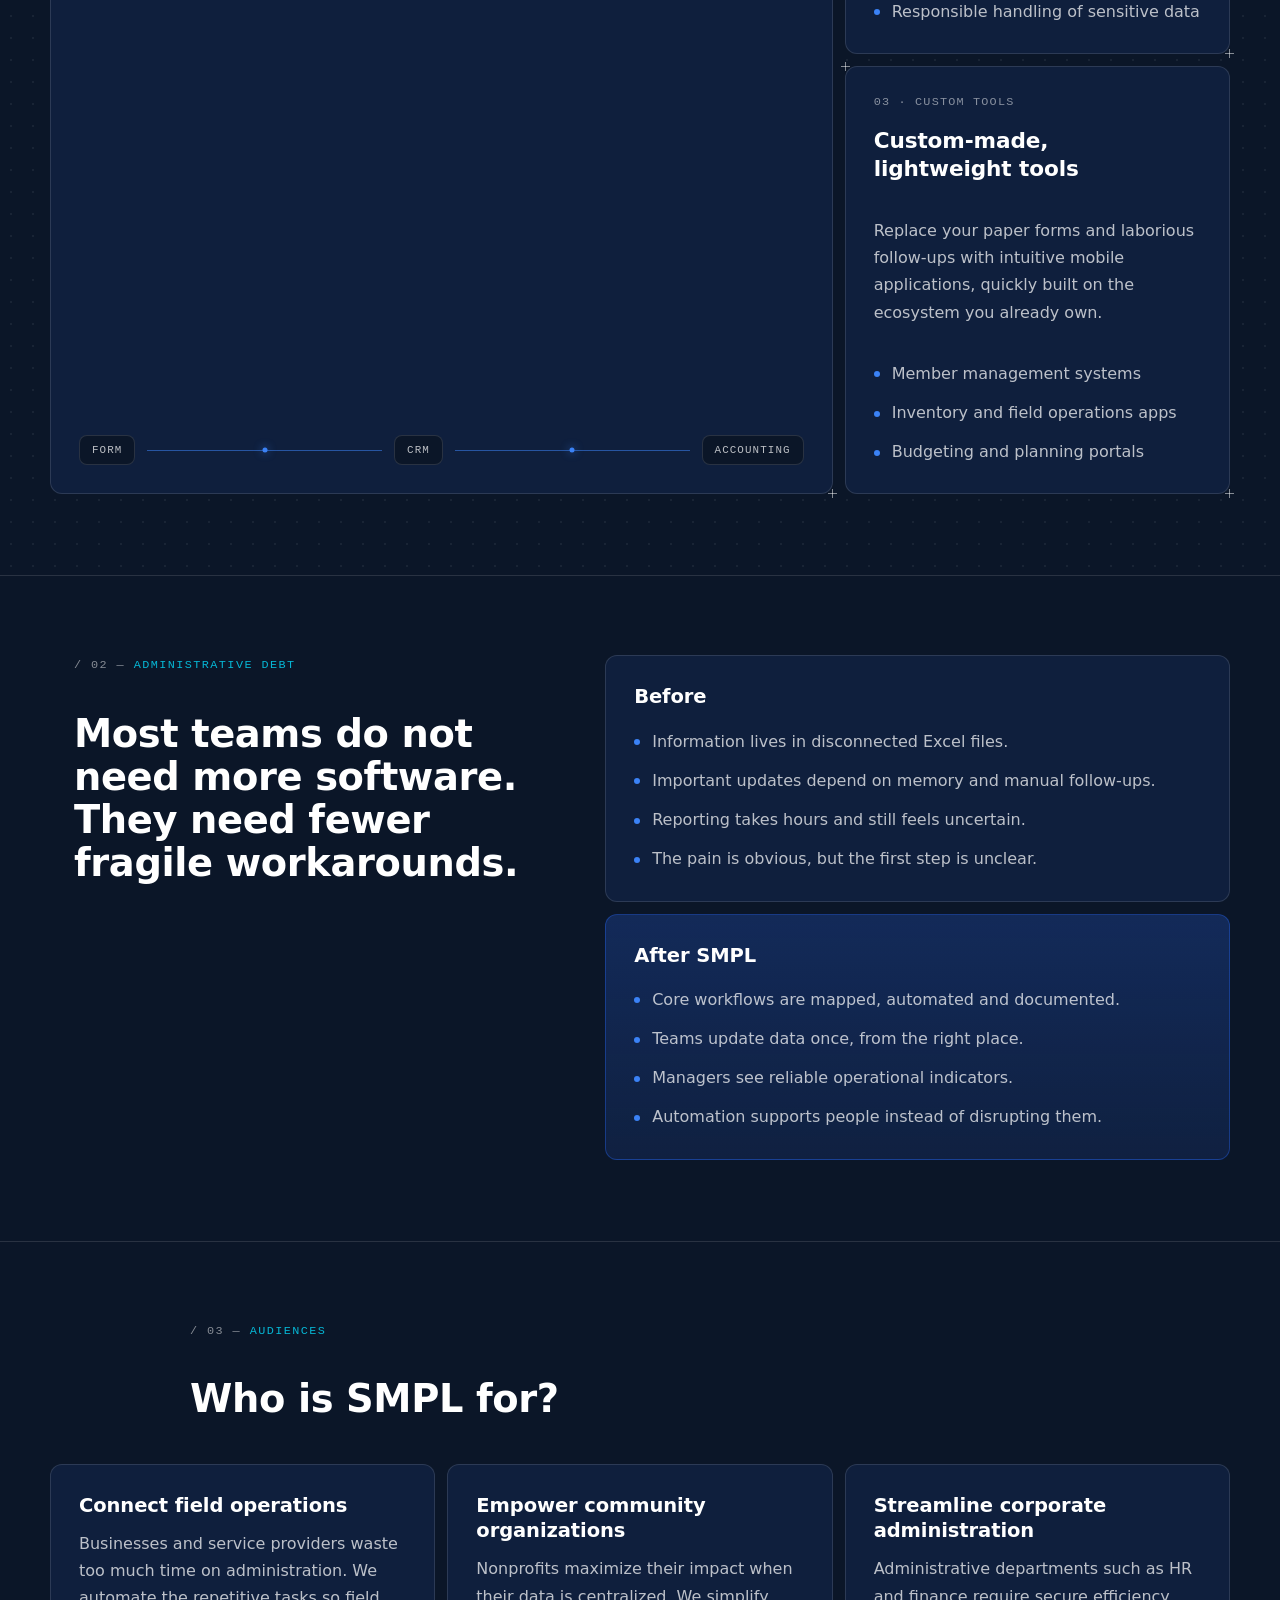
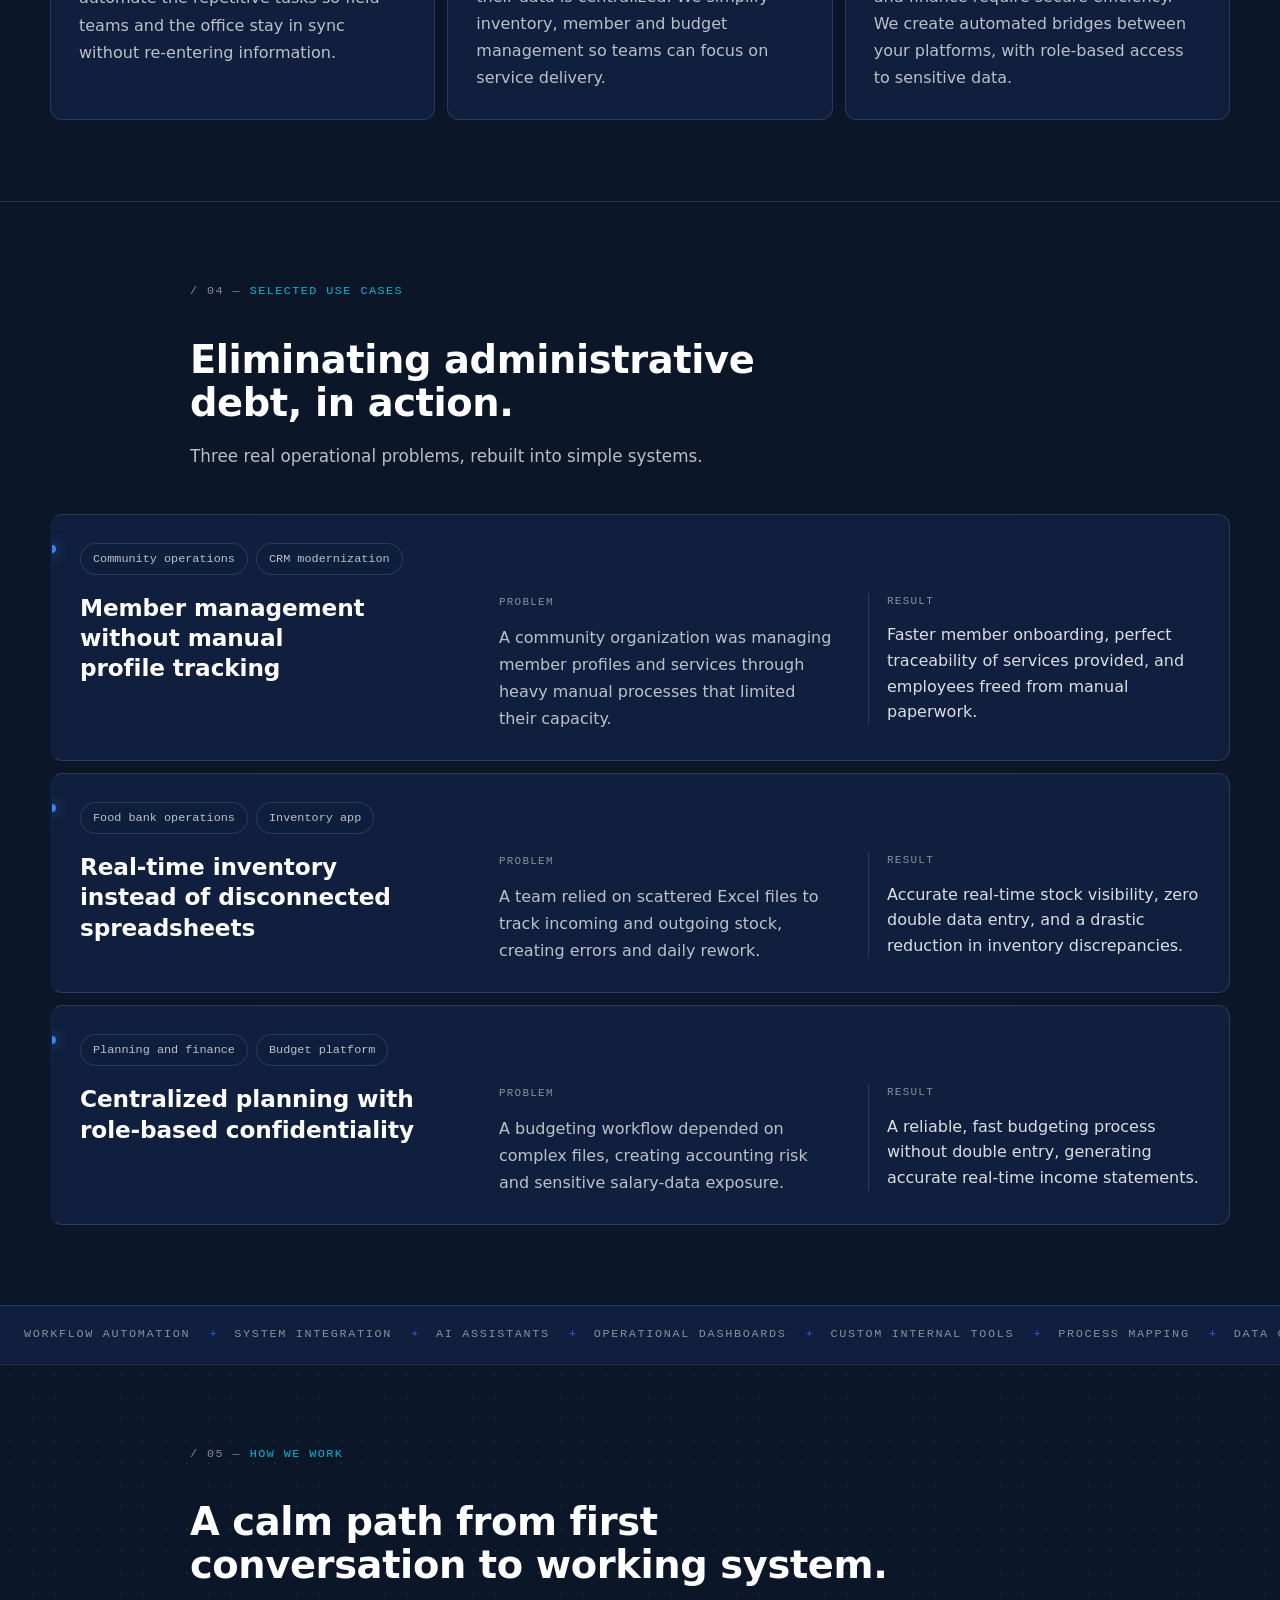
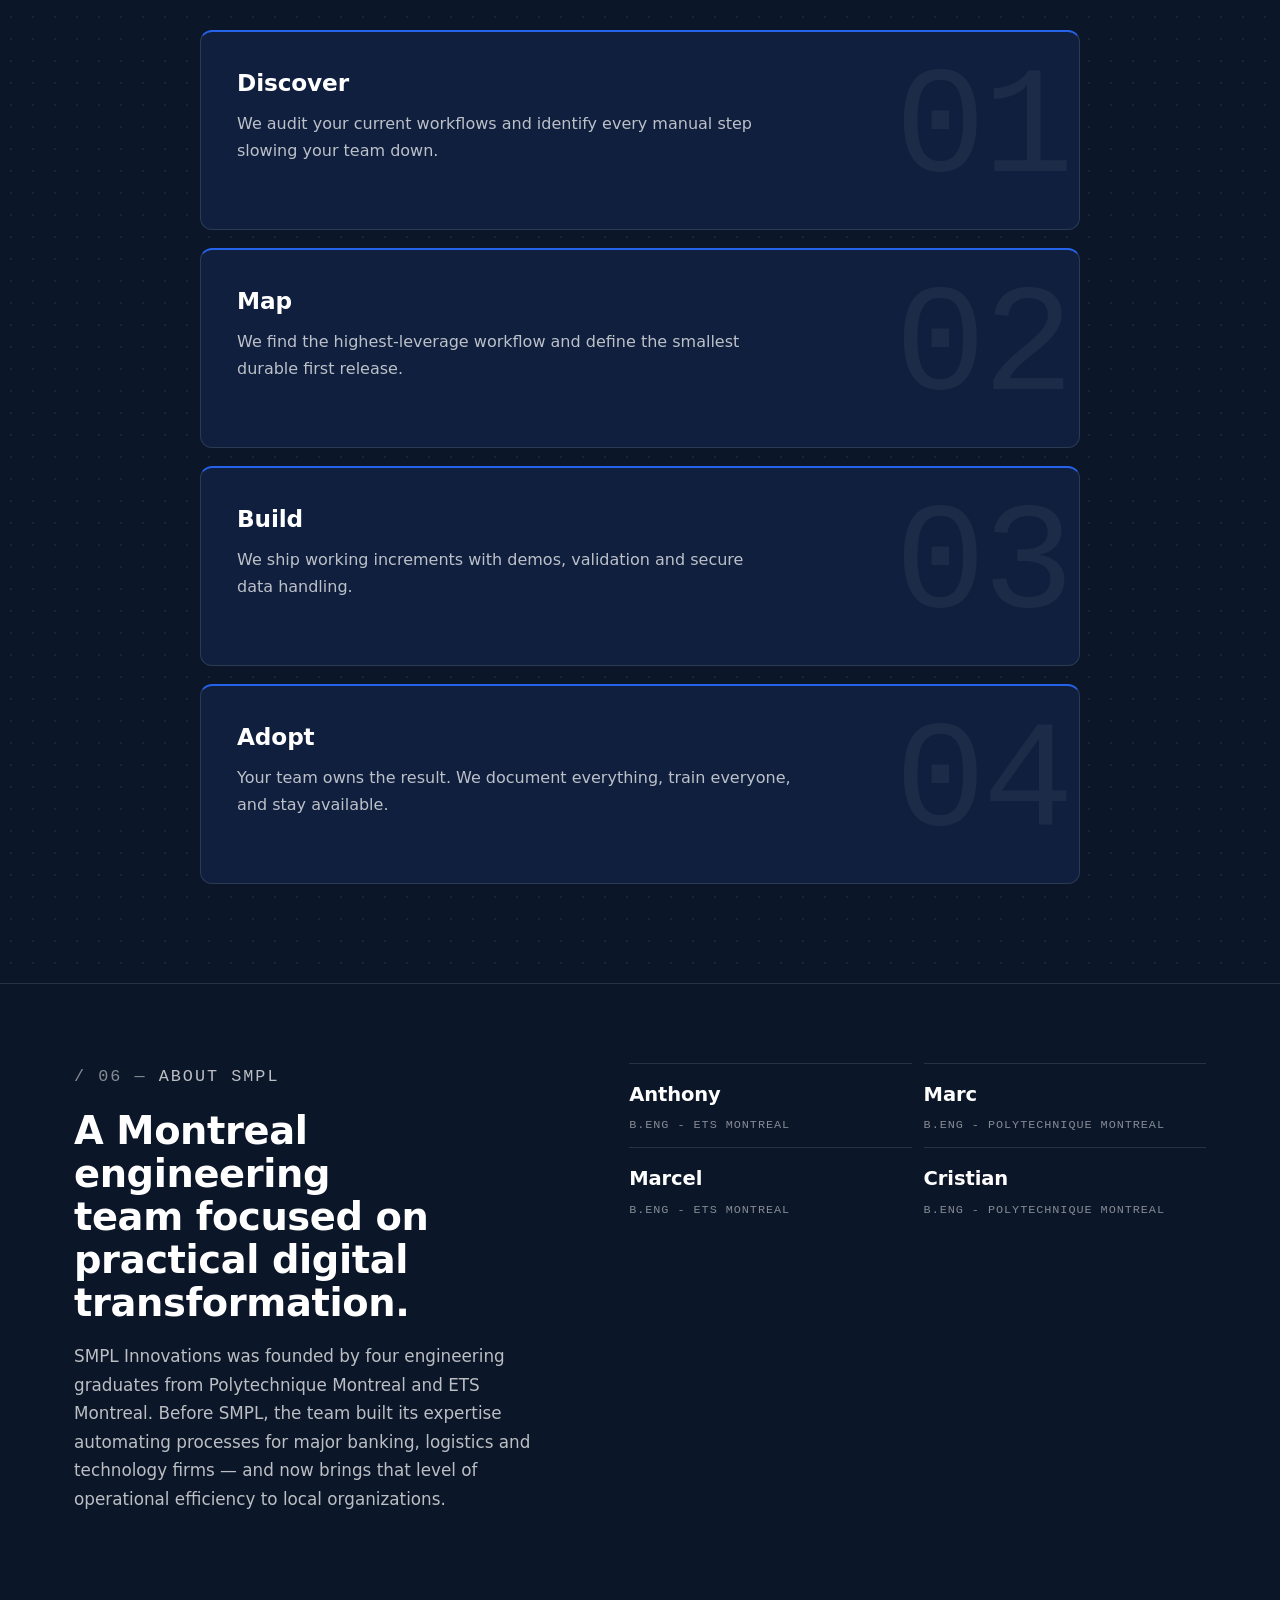
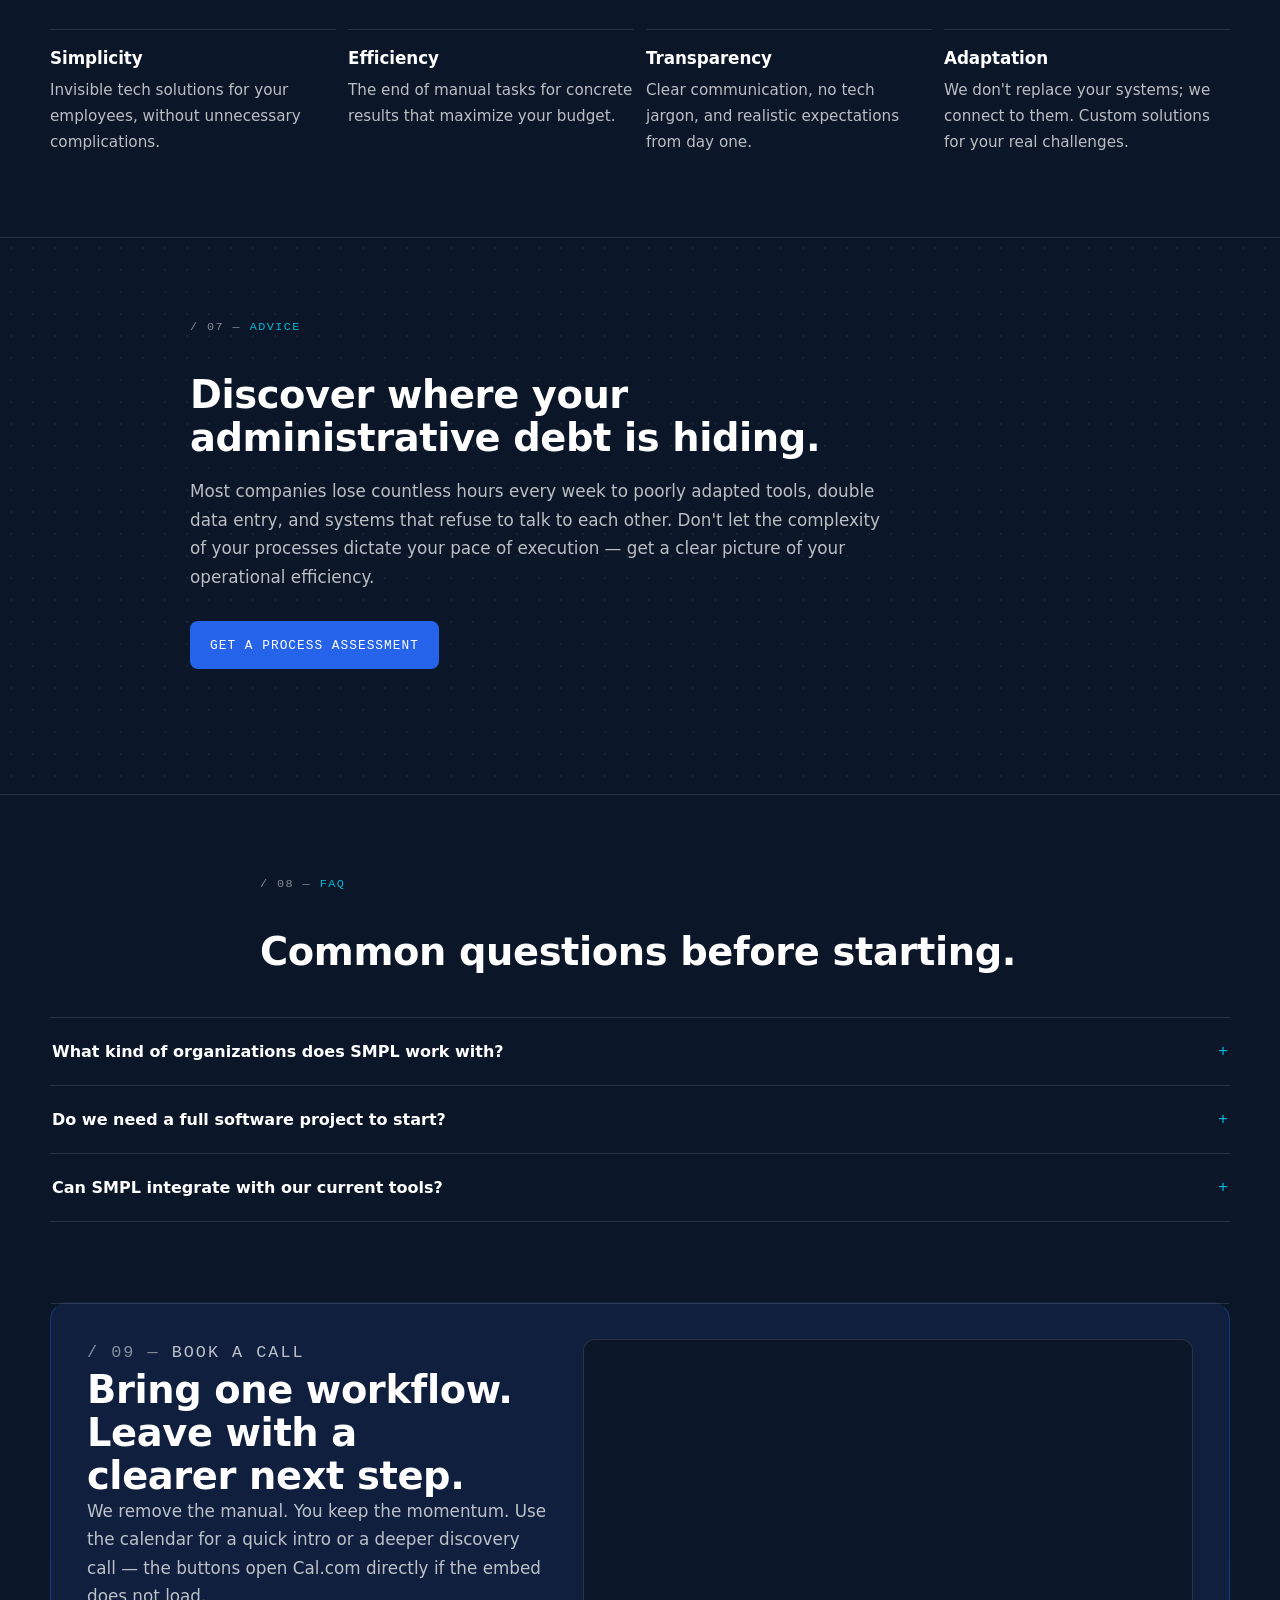
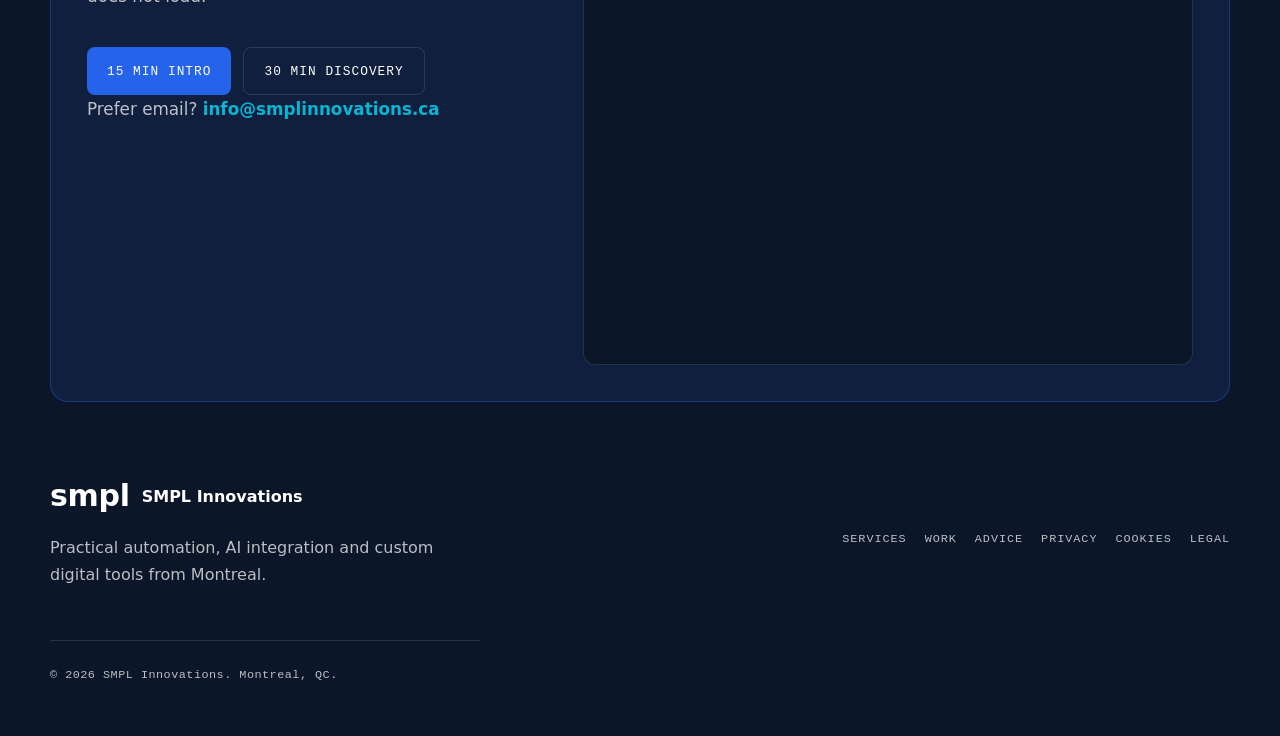
==== commit 220b70d8: "Add favicons + wire into head" ====
--- a/index.html
+++ b/index.html
@@ -17,7 +17,9 @@
     <meta property="og:type" content="website" />
     <meta property="og:url" content="https://www.smplinnovations.com/" />
     <meta property="og:image" content="https://www.smplinnovations.com/assets/og-image.svg" />
-    <link rel="icon" href="assets/logo.svg" type="image/svg+xml" />
+    <link rel="icon" href="/favicons/favicon.svg" type="image/svg+xml">
+    <link rel="icon" href="/favicons/favicon.ico" sizes="any">
+    <link rel="apple-touch-icon" href="/favicons/apple-touch-icon.png">
     <link
       rel="preload"
       href="assets/fonts/archivo-latin-wdth-wght-normal.woff2"
@@ -71,13 +73,10 @@
 
         <div class="hero-inner">
           <div class="hero-text">
-            <div class="hero-eyebrow" aria-label="Simplify your operations">
-              <span class="eyebrow-text" aria-hidden="true"><span class="eyebrow-brand">smpl</span><span class="eyebrow-accent">ify</span> your operations</span>
-            </div>
             <h1 id="hero-title">Eliminate your administrative debt.</h1>
             <p class="hero-copy">
-              We transform your cumbersome workflows and connect your isolated software
-              with intelligent applications &mdash; without having to replace your current systems.
+              Keep your current tools. Lose the manual work. We build the connections
+              and automations that give your team its hours back.
             </p>
             <div class="hero-actions" aria-label="Primary actions">
               <a class="button button-primary" href="#book">Meet an SMPL expert</a>
@@ -87,21 +86,19 @@
 
           <div class="hero-visual" aria-hidden="true">
             <div class="hero-panel">
-              <div class="hero-panel-head">
-                <span>Ops overview</span>
-                <span class="hero-panel-live"><i></i>Live</span>
+              <div class="hero-panel-compare-head">
+                <span>Before</span>
+                <span>With SMPL</span>
               </div>
-              <ul class="hero-panel-flows">
-                <li><span>Field reports &rarr; CRM</span><em>Automated</em></li>
-                <li><span>Invoices &rarr; accounting</span><em>Synced</em></li>
-                <li><span>Inventory counts</span><em>Real-time</em></li>
-                <li><span>Monthly reporting</span><em>Instant</em></li>
-              </ul>
-              <div class="hero-panel-meter">
-                <span>Admin hours / week</span>
-                <div class="meter-row"><i class="meter-before"></i><em>Before &middot; 14 h</em></div>
-                <div class="meter-row"><i class="meter-after"></i><em>With SMPL &middot; 2 h</em></div>
+              <div class="hero-panel-compare">
+                <span class="is-before"><span><span class="panel-stat">14 h</span> admin / week</span></span>
+                <span class="is-after"><span><span class="panel-stat">2 h</span> / week</span></span>
+                <span class="is-before"><span>Invoices typed by hand</span></span>
+                <span class="is-after"><span>Invoices flow automatically</span></span>
+                <span class="is-before"><span>Reports at month-end</span></span>
+                <span class="is-after"><span>Reports ready instantly</span></span>
               </div>
+              <p class="hero-panel-punchline"><span>12 hours</span> back, every week.</p>
             </div>
           </div>
         </div>
--- a/styles.css
+++ b/styles.css
@@ -63,7 +63,6 @@
   color-scheme: dark;
   --navy-deep: #0b1628;
   --navy-mid: #0f1f3d;
-  --navy-light: #162848;
   --blue-accent: #2563eb;
   --blue-strong: #1d4ed8;
   --blue-glow: #3b82f6;
@@ -73,10 +72,35 @@
   --white-muted: rgba(255, 255, 255, 0.72);
   --white-dim: rgba(255, 255, 255, 0.5);
   --white-faint: rgba(255, 255, 255, 0.12);
+  --white-ghost: rgba(255, 255, 255, 0.06);
+  --white-bright: rgba(255, 255, 255, 0.24);
+  --accent-border: color-mix(in srgb, var(--blue-accent) 40%, transparent);
   --surface-shadow: 0 28px 80px rgba(0, 0, 0, 0.28);
+  --surface-shadow-sm: 0 18px 60px rgba(0, 0, 0, 0.24);
   --radius-lg: 18px;
   --radius-md: 12px;
   --radius-sm: 8px;
+  --radius-pill: 999px;
+  --space-2xs: 8px;
+  --space-xs: 12px;
+  --space-sm: 18px;
+  --space-md: 24px;
+  --space-lg: 28px;
+  --space-xl: 36px;
+  --space-2xl: 44px;
+  --space-3xl: 64px;
+  --space-section: 5rem;
+  --fs-title-xl: 1.6rem;
+  --fs-title-lg: 1.45rem;
+  --fs-title-md: 1.35rem;
+  --fs-title-sm: 1.22rem;
+  --fs-title-xs: 1.05rem;
+  --fs-body-lg: 1.125rem;
+  --fs-body-md: 1.05rem;
+  --fs-body-sm: 0.95rem;
+  --fs-mono-xs: 0.68rem;
+  --fs-mono-sm: 0.74rem;
+  --fs-mono-md: 0.8rem;
   --max: 1180px;
   --font-display: "Archivo", "Inter", system-ui, sans-serif;
   --font-body: "Inter", system-ui, -apple-system, "Segoe UI", sans-serif;
@@ -188,7 +212,7 @@
 }
 
 h3 {
-  font-size: 1.22rem;
+  font-size: var(--fs-title-sm);
   font-weight: 600;
   font-stretch: 110%;
   letter-spacing: -0.005em;
@@ -224,7 +248,7 @@
   min-height: 64px;
   align-items: center;
   justify-content: space-between;
-  gap: 22px;
+  gap: var(--space-md);
   transform: translateX(-50%);
   border: 1px solid transparent;
   border-radius: var(--radius-lg);
@@ -238,8 +262,8 @@
 .site-header.scrolled {
   border-color: transparent;
   border-bottom-color: var(--white-faint);
-  background: rgba(11, 22, 40, 0.92);
-  box-shadow: 0 18px 60px rgba(0, 0, 0, 0.24);
+  background: color-mix(in srgb, var(--navy-deep) 92%, transparent);
+  box-shadow: var(--surface-shadow-sm);
   backdrop-filter: blur(12px);
   -webkit-backdrop-filter: blur(12px);
 }
@@ -250,7 +274,7 @@
   min-width: 0;
   min-height: 44px;
   align-items: center;
-  gap: 12px;
+  gap: var(--space-xs);
   font-family: var(--font-display);
   font-stretch: 112%;
   font-weight: 700;
@@ -279,7 +303,7 @@
 .site-nav {
   display: flex;
   align-items: center;
-  gap: 6px;
+  gap: var(--space-2xs);
 }
 
 .site-nav a {
@@ -290,7 +314,7 @@
   color: var(--white-muted);
   padding: 10px 13px;
   font-family: var(--font-mono);
-  font-size: 0.78rem;
+  font-size: var(--fs-mono-md);
   font-weight: 400;
   letter-spacing: 0.08em;
   text-transform: uppercase;
@@ -299,7 +323,7 @@
 }
 
 .site-nav a:hover {
-  background: rgba(255, 255, 255, 0.06);
+  background: var(--white-ghost);
   color: var(--white);
 }
 
@@ -323,7 +347,7 @@
   display: block;
   width: 18px;
   height: 2px;
-  border-radius: 999px;
+  border-radius: var(--radius-pill);
   background: var(--white);
   transition-property: transform;
   transition-duration: 180ms;
@@ -351,7 +375,7 @@
   border-radius: var(--radius-sm);
   padding: 13px 20px;
   font-family: var(--font-mono);
-  font-size: 0.8rem;
+  font-size: var(--fs-mono-md);
   font-weight: 400;
   letter-spacing: 0.08em;
   text-transform: uppercase;
@@ -404,8 +428,9 @@
 }
 
 .button-ghost:hover {
-  border-color: rgba(255, 255, 255, 0.32);
-  background: rgba(255, 255, 255, 0.06);
+  /* Deliberately brighter than the card hover border */
+  border-color: color-mix(in srgb, var(--white) 32%, transparent);
+  background: var(--white-ghost);
 }
 
 .hero {
@@ -417,7 +442,7 @@
   isolation: isolate;
   place-items: center;
   background: transparent;
-  padding: 128px 24px 80px;
+  padding: 128px var(--space-md) 80px;
 }
 
 .circuit-canvas,
@@ -430,9 +455,9 @@
 
 .hero-vignette {
   background:
-    radial-gradient(circle at 50% 42%, rgba(37, 99, 235, 0.13), transparent 35%),
-    radial-gradient(circle at 16% 84%, rgba(6, 182, 212, 0.1), transparent 28%),
-    linear-gradient(180deg, rgba(11, 22, 40, 0.22), var(--navy-deep));
+    radial-gradient(circle at 50% 42%, color-mix(in srgb, var(--blue-accent) 13%, transparent), transparent 35%),
+    radial-gradient(circle at 16% 84%, color-mix(in srgb, var(--cyan-accent) 10%, transparent), transparent 28%),
+    linear-gradient(180deg, color-mix(in srgb, var(--navy-deep) 22%, transparent), var(--navy-deep));
 }
 
 .hero-inner {
@@ -440,17 +465,21 @@
   z-index: 1;
   display: grid;
   grid-template-columns: minmax(0, 1.04fr) minmax(0, 0.96fr);
-  gap: 64px;
+  gap: var(--space-3xl);
   align-items: center;
   width: min(100%, var(--max));
   margin: 0 auto;
 }
 
+.hero-text {
+  padding-top: 2.35rem;
+}
+
 .eyebrow {
-  margin: 0 0 18px;
+  margin: 0 0 var(--space-sm);
   color: var(--cyan-accent);
   font-family: var(--font-mono);
-  font-size: 0.72rem;
+  font-size: var(--fs-mono-sm);
   font-weight: 400;
   letter-spacing: 0.12em;
   text-transform: uppercase;
@@ -496,15 +525,15 @@
   max-width: 540px;
   margin: 1.5rem 0 0;
   color: var(--white-muted);
-  font-size: 1.125rem;
+  font-size: var(--fs-body-lg);
 }
 
 .hero-actions,
 .booking-actions {
   display: flex;
   flex-wrap: wrap;
-  gap: 12px;
-  margin-top: 34px;
+  gap: var(--space-xs);
+  margin-top: var(--space-xl);
 }
 
 /* Operational dashboard panel (Design.md hero direction: text left, visual right) */
@@ -512,132 +541,224 @@
   position: relative;
   border: 1px solid var(--white-faint);
   border-radius: var(--radius-md);
-  background: rgba(15, 31, 61, 0.72);
+  background: color-mix(in srgb, var(--navy-mid) 72%, transparent);
   backdrop-filter: blur(4px);
   -webkit-backdrop-filter: blur(4px);
   box-shadow: var(--surface-shadow);
-  padding: 22px 24px 26px;
+  padding: var(--space-md);
   font-family: var(--font-mono);
 }
 
-.hero-panel-head {
-  display: flex;
-  align-items: center;
-  justify-content: space-between;
-  border-bottom: 1px solid var(--white-faint);
-  padding-bottom: 14px;
-  font-size: 0.7rem;
+.hero-panel-compare-head,
+.hero-panel-compare {
+  display: grid;
+  grid-template-columns: repeat(2, minmax(0, 1fr));
+  column-gap: var(--space-md);
+}
+
+.hero-panel-compare-head {
+  border-bottom: 1px solid var(--white-ghost);
+  padding-bottom: var(--space-xs);
+  font-size: var(--fs-mono-xs);
   letter-spacing: 0.12em;
   text-transform: uppercase;
   color: var(--white-dim);
 }
 
-.hero-panel-live {
-  display: inline-flex;
-  align-items: center;
-  gap: 7px;
+.hero-panel-compare-head span:last-child {
   color: var(--cyan-accent);
 }
 
-.hero-panel-live i {
-  width: 6px;
-  height: 6px;
-  border-radius: 999px;
-  background: var(--cyan-accent);
-  box-shadow: 0 0 10px rgba(6, 182, 212, 0.9);
-}
-
-@media (prefers-reduced-motion: no-preference) {
-  .hero-panel-live i {
-    animation: pulse-dot 2.4s ease-in-out infinite;
-  }
-}
-
-@keyframes pulse-dot {
-  0%,
-  100% {
-    opacity: 1;
-  }
-  50% {
-    opacity: 0.35;
-  }
-}
-
-.hero-panel-flows {
-  display: grid;
-  margin: 0;
-  padding: 0;
-  list-style: none;
-}
-
-.hero-panel-flows li {
+.hero-panel-compare {
+  position: relative;
+  row-gap: var(--space-xs);
+  padding: var(--space-sm) 0;
+  font-size: var(--fs-mono-sm);
+  letter-spacing: 0.02em;
+  line-height: 1.45;
+  font-variant-numeric: tabular-nums;
+}
+
+.hero-panel-compare::before {
+  content: "";
+  position: absolute;
+  inset: 0 0 0 auto;
+  width: calc((100% - var(--space-md)) / 2);
+  background: color-mix(in srgb, var(--blue-accent) 4%, transparent);
+  pointer-events: none;
+}
+
+.hero-panel-compare > span {
+  position: relative;
+  z-index: 1;
+  min-height: 2.75rem;
   display: flex;
   align-items: center;
-  justify-content: space-between;
-  gap: 18px;
-  border-bottom: 1px solid rgba(255, 255, 255, 0.07);
-  padding: 13px 0;
-  font-size: 0.74rem;
-  letter-spacing: 0.04em;
-  color: var(--white-muted);
-}
-
-.hero-panel-flows em {
-  font-style: normal;
-  font-size: 0.66rem;
-  letter-spacing: 0.1em;
-  text-transform: uppercase;
-  color: var(--cyan-accent);
-}
-
-.hero-panel-meter {
-  display: grid;
-  gap: 10px;
-  padding-top: 16px;
-  font-size: 0.66rem;
-  letter-spacing: 0.1em;
-  text-transform: uppercase;
+  overflow: hidden;
+  text-wrap: pretty;
+}
+
+.hero-panel-compare > span > span {
+  position: relative;
+  display: inline-flex;
+  align-items: baseline;
+  gap: var(--space-2xs);
+  max-width: 100%;
+  white-space: nowrap;
+}
+
+.hero-panel-compare .is-before {
   color: var(--white-dim);
 }
 
-.meter-row {
-  display: grid;
-  grid-template-columns: minmax(0, 1fr) 112px;
-  align-items: center;
-  gap: 12px;
-}
-
-.meter-row i {
-  display: block;
-  height: 4px;
-  border-radius: 999px;
-}
-
-.meter-before {
-  width: 100%;
-  background: rgba(255, 255, 255, 0.16);
-}
-
-.meter-after {
-  width: 16%;
-  background: var(--blue-glow);
-  box-shadow: 0 0 12px rgba(59, 130, 246, 0.55);
-}
-
-.meter-row em {
-  font-style: normal;
-  white-space: nowrap;
-  text-align: right;
-  color: var(--white-muted);
+.hero-panel-compare .is-before > span::after {
+  content: "";
+  position: absolute;
+  inset: 52% 0 auto;
+  height: 1px;
+  background: var(--white-dim);
+  opacity: 0.72;
+  transform: translateY(-50%) scaleX(1);
+  transform-origin: left center;
+}
+
+.hero-panel-compare .is-after {
+  color: var(--white);
+  padding-left: var(--space-xs);
+}
+
+.hero-panel-compare .is-after::before {
+  content: "";
+  position: absolute;
+  inset: 0 auto 0 0;
+  width: 2px;
+  background: linear-gradient(var(--blue-accent), var(--cyan-accent));
+  box-shadow: 0 0 14px color-mix(in srgb, var(--cyan-accent) 45%, transparent);
+}
+
+.hero-panel-compare > span:nth-child(-n + 2) {
+  min-height: 3.1rem;
+}
+
+.hero-panel-compare .panel-stat {
+  font-family: var(--font-display);
+  font-size: 1.5rem;
+  font-stretch: 112%;
+  font-weight: 680;
+  letter-spacing: 0;
+  line-height: 1;
+}
+
+.hero-panel-compare .is-after .panel-stat {
+  color: var(--white);
+}
+
+.hero-panel-punchline {
+  margin: 0;
+  border-top: 1px solid var(--white-faint);
+  padding-top: var(--space-sm);
+  font-family: var(--font-display);
+  font-size: 1.75rem;
+  font-stretch: 112%;
+  font-weight: 680;
+  line-height: 1.05;
+  color: var(--white);
+  text-wrap: balance;
+}
+
+.hero-panel-punchline span {
+  color: var(--blue-accent);
+}
+
+@media (prefers-reduced-motion: no-preference) {
+  .hero-panel-compare > span:nth-child(1),
+  .hero-panel-compare > span:nth-child(2) {
+    --panel-row-delay: 250ms;
+  }
+
+  .hero-panel-compare > span:nth-child(3),
+  .hero-panel-compare > span:nth-child(4) {
+    --panel-row-delay: 500ms;
+  }
+
+  .hero-panel-compare > span:nth-child(5),
+  .hero-panel-compare > span:nth-child(6) {
+    --panel-row-delay: 750ms;
+  }
+
+  .hero-panel-compare::before {
+    opacity: 0;
+    animation: hero-panel-veil-in 420ms ease-out forwards;
+    animation-delay: 650ms;
+  }
+
+  .hero-panel-compare .is-before > span::after {
+    transform: translateY(-50%) scaleX(0);
+    animation: hero-panel-strike-in 400ms ease-out forwards;
+    animation-delay: var(--panel-row-delay);
+  }
+
+  .hero-panel-compare .is-after {
+    opacity: 0;
+    transform: translateX(8px);
+    animation: hero-panel-row-in 420ms ease-out forwards;
+    animation-delay: calc(var(--panel-row-delay) + 400ms);
+  }
+
+  .hero-panel-compare .is-after::before {
+    transform: scaleY(0);
+    transform-origin: top;
+    animation: hero-panel-tick-in 400ms ease-out forwards;
+    animation-delay: calc(var(--panel-row-delay) + 400ms);
+  }
+
+  .hero-panel-punchline {
+    opacity: 0;
+    transform: translateY(8px);
+    animation: hero-panel-punchline-in 520ms ease-out forwards;
+    animation-delay: 1850ms;
+  }
+
+  @keyframes hero-panel-strike-in {
+    to {
+      transform: translateY(-50%) scaleX(1);
+    }
+  }
+
+  @keyframes hero-panel-row-in {
+    to {
+      opacity: 1;
+      transform: translateX(0);
+    }
+  }
+
+  @keyframes hero-panel-tick-in {
+    to {
+      transform: scaleY(1);
+    }
+  }
+
+  @keyframes hero-panel-veil-in {
+    to {
+      opacity: 1;
+    }
+  }
+
+  @keyframes hero-panel-punchline-in {
+    to {
+      opacity: 1;
+      transform: translateY(0);
+    }
+  }
 }
 
 .case-meta span {
   border: 1px solid var(--white-faint);
-  border-radius: 999px;
-  background: rgba(15, 31, 61, 0.54);
+  border-radius: var(--radius-pill);
+  background: color-mix(in srgb, var(--navy-mid) 54%, transparent);
   color: var(--white-muted);
-  padding: 8px 11px;
-  font-size: 0.75rem;
+  padding: var(--space-2xs) var(--space-xs);
+  font-size: var(--fs-mono-sm);
   font-weight: 400;
 }
 
@@ -678,7 +799,7 @@
   border-radius: inherit;
   background: radial-gradient(
     300px circle at var(--mx, 50%) var(--my, 50%),
-    rgba(59, 130, 246, 0.09),
+    color-mix(in srgb, var(--blue-glow) 9%, transparent),
     transparent 65%
   );
   opacity: 0;
@@ -697,11 +818,11 @@
 .service-card:hover,
 .debt-panel:hover,
 .audience-grid article:hover {
-  border-color: rgba(255, 255, 255, 0.24);
+  border-color: var(--white-bright);
 }
 
 .case-card:hover {
-  border-color: rgba(255, 255, 255, 0.24);
+  border-color: var(--white-bright);
   border-left-color: var(--blue-glow);
 }
 
@@ -709,7 +830,7 @@
 .services-section,
 .process-section,
 .advice-section {
-  background-image: radial-gradient(circle, rgba(255, 255, 255, 0.05) 1px, transparent 1px);
+  background-image: radial-gradient(circle, var(--white-ghost) 1px, transparent 1px);
   background-size: 22px 22px;
 }
 
@@ -728,7 +849,7 @@
 .process-list span {
   color: var(--white-dim);
   font-family: var(--font-mono);
-  font-size: 0.72rem;
+  font-size: var(--fs-mono-sm);
   font-weight: 400;
   letter-spacing: 0.1em;
   text-transform: uppercase;
@@ -738,15 +859,15 @@
 .section {
   width: 100%;
   border-top: 1px solid var(--white-faint);
-  padding: 5rem 0;
+  padding: var(--space-section) 0;
 }
 
 .section-heading {
   display: grid;
   width: min(calc(100% - 48px), var(--max));
   max-width: 900px;
-  gap: 18px;
-  margin: 0 auto 44px;
+  gap: var(--space-sm);
+  margin: 0 auto var(--space-2xl);
 }
 
 .section-heading.compact {
@@ -759,7 +880,7 @@
   max-width: 760px;
   margin: 0;
   color: var(--white-muted);
-  font-size: 1.06rem;
+  font-size: var(--fs-body-md);
 }
 
 .service-grid,
@@ -768,7 +889,7 @@
   display: grid;
   width: min(calc(100% - 48px), var(--max));
   grid-template-columns: repeat(3, minmax(0, 1fr));
-  gap: 14px;
+  gap: var(--space-xs);
   margin: 0 auto;
 }
 
@@ -776,8 +897,8 @@
   position: relative;
   display: grid;
   align-content: start;
-  gap: 18px;
-  padding: 28px;
+  gap: var(--space-sm);
+  padding: var(--space-lg);
 }
 
 /* Registration ticks centered on opposite corners (offer cards + hero panel) */
@@ -807,17 +928,17 @@
 
 .service-card-flagship h3 {
   max-width: 420px;
-  font-size: 1.6rem;
+  font-size: var(--fs-title-xl);
 }
 
 .service-flow {
   display: flex;
   align-items: center;
-  gap: 12px;
+  gap: var(--space-xs);
   margin-top: auto;
-  padding-top: 24px;
+  padding-top: var(--space-md);
   font-family: var(--font-mono);
-  font-size: 0.66rem;
+  font-size: var(--fs-mono-xs);
   letter-spacing: 0.1em;
   text-transform: uppercase;
   color: var(--white-muted);
@@ -827,14 +948,14 @@
   border: 1px solid var(--white-faint);
   border-radius: var(--radius-sm);
   background: var(--navy-deep);
-  padding: 9px 12px;
+  padding: var(--space-2xs) var(--space-xs);
 }
 
 .service-flow i {
   position: relative;
   flex: 1 1 24px;
   height: 1px;
-  background: rgba(59, 130, 246, 0.55);
+  background: color-mix(in srgb, var(--blue-glow) 55%, transparent);
 }
 
 .service-flow i::after {
@@ -844,14 +965,14 @@
   left: 50%;
   width: 5px;
   height: 5px;
-  border-radius: 999px;
+  border-radius: var(--radius-pill);
   transform: translate(-50%, -50%);
   background: var(--blue-glow);
-  box-shadow: 0 0 8px rgba(59, 130, 246, 0.8);
+  box-shadow: 0 0 8px color-mix(in srgb, var(--blue-glow) 80%, transparent);
 }
 
 .service-card h3 {
-  font-size: 1.35rem;
+  font-size: var(--fs-title-md);
 }
 
 .service-card p,
@@ -865,11 +986,11 @@
 }
 
 .audience-grid article {
-  padding: 28px;
+  padding: var(--space-lg);
 }
 
 .audience-grid h3 {
-  margin-bottom: 10px;
+  margin-bottom: var(--space-xs);
 }
 
 .audience-grid p {
@@ -879,7 +1000,7 @@
 .service-card ul,
 .debt-panel ul {
   display: grid;
-  gap: 10px;
+  gap: var(--space-xs);
   margin: 0;
   padding: 0;
   list-style: none;
@@ -889,7 +1010,7 @@
 .debt-panel li {
   position: relative;
   color: var(--white-muted);
-  padding-left: 18px;
+  padding-left: var(--space-sm);
 }
 
 .service-card li::before,
@@ -899,7 +1020,7 @@
   left: 0;
   width: 6px;
   height: 6px;
-  border-radius: 999px;
+  border-radius: var(--radius-pill);
   background: var(--blue-glow);
   content: "";
 }
@@ -907,35 +1028,39 @@
 .debt-section {
   display: grid;
   grid-template-columns: minmax(0, 0.9fr) minmax(0, 1.1fr);
-  gap: 44px;
+  gap: var(--space-2xl);
   align-items: start;
-  padding-right: max(24px, calc((100vw - var(--max)) / 2));
-  padding-left: max(24px, calc((100vw - var(--max)) / 2));
+  padding-right: max(var(--space-md), calc((100vw - var(--max)) / 2));
+  padding-left: max(var(--space-md), calc((100vw - var(--max)) / 2));
 }
 
 .debt-grid {
   display: grid;
-  gap: 14px;
+  gap: var(--space-xs);
 }
 
 .debt-panel {
-  padding: 26px;
+  padding: var(--space-lg);
 }
 
 .debt-panel h3 {
-  margin-bottom: 18px;
+  margin-bottom: var(--space-sm);
 }
 
 .debt-panel-bright {
-  border-color: rgba(37, 99, 235, 0.45);
-  background: linear-gradient(180deg, rgba(37, 99, 235, 0.16), rgba(37, 99, 235, 0.02)),
-    var(--card-bg, var(--navy-mid));
+  border-color: var(--accent-border);
+  background: linear-gradient(
+      180deg,
+      color-mix(in srgb, var(--blue-accent) 16%, transparent),
+      color-mix(in srgb, var(--blue-accent) 2%, transparent)
+    ),
+    var(--navy-mid);
 }
 
 .case-list {
   display: grid;
   width: min(calc(100% - 48px), var(--max));
-  gap: 14px;
+  gap: var(--space-xs);
   margin: 0 auto;
 }
 
@@ -947,11 +1072,11 @@
   grid-template-areas:
     "meta meta meta"
     "title problem result";
-  gap: 20px 36px;
+  gap: var(--space-sm) var(--space-xl);
   align-items: start;
   overflow: hidden;
   border-left: 2px solid var(--blue-accent);
-  padding: 26px 30px 30px;
+  padding: var(--space-lg);
 }
 
 .case-card .case-meta {
@@ -961,7 +1086,7 @@
 .case-card h3 {
   grid-area: title;
   max-width: 380px;
-  font-size: 1.45rem;
+  font-size: var(--fs-title-lg);
 }
 
 .case-card > p {
@@ -977,9 +1102,9 @@
 .case-result::before {
   content: "Problem";
   display: block;
-  margin-bottom: 10px;
+  margin-bottom: var(--space-xs);
   font-family: var(--font-mono);
-  font-size: 0.66rem;
+  font-size: var(--fs-mono-xs);
   font-weight: 400;
   letter-spacing: 0.12em;
   text-transform: uppercase;
@@ -998,15 +1123,15 @@
   left: -4px;
   width: 8px;
   height: 8px;
-  border-radius: 999px;
+  border-radius: var(--radius-pill);
   background: var(--blue-glow);
-  box-shadow: 0 0 14px rgba(59, 130, 246, 0.9);
+  box-shadow: 0 0 14px color-mix(in srgb, var(--blue-glow) 90%, transparent);
 }
 
 .case-meta {
   display: flex;
   flex-wrap: wrap;
-  gap: 8px;
+  gap: var(--space-2xs);
   letter-spacing: 0;
   text-transform: none;
 }
@@ -1014,7 +1139,7 @@
 .case-result {
   border-left: 1px solid var(--white-faint);
   color: var(--white-soft);
-  padding-left: 18px;
+  padding-left: var(--space-sm);
   line-height: 1.6;
 }
 
@@ -1023,7 +1148,7 @@
   overflow: hidden;
   border-top: 1px solid var(--white-faint);
   background: var(--navy-mid);
-  padding: 16px 0;
+  padding: var(--space-sm) 0;
 }
 
 .marquee-track {
@@ -1033,12 +1158,12 @@
 
 .marquee-list {
   display: flex;
-  gap: 44px;
+  gap: var(--space-2xl);
   margin: 0;
-  padding: 0 22px;
+  padding: 0 var(--space-md);
   list-style: none;
   font-family: var(--font-mono);
-  font-size: 0.72rem;
+  font-size: var(--fs-mono-sm);
   letter-spacing: 0.14em;
   text-transform: uppercase;
   white-space: nowrap;
@@ -1085,8 +1210,8 @@
   top: 112px;
   overflow: hidden;
   min-height: 200px;
-  margin-bottom: 18px;
-  padding: 34px 36px 38px;
+  margin-bottom: var(--space-sm);
+  padding: var(--space-xl);
 }
 
 .process-list li:nth-child(2) {
@@ -1115,23 +1240,22 @@
 }
 
 .process-list h3 {
-  margin: 0 0 10px;
-  font-size: 1.45rem;
+  margin: 0 0 var(--space-xs);
+  font-size: var(--fs-title-lg);
 }
 
 .process-list p {
   margin: 0;
   max-width: 560px;
-  font-size: 1rem;
 }
 
 .about-section {
   display: grid;
   grid-template-columns: minmax(0, 0.9fr) minmax(0, 1.1fr);
-  gap: 44px;
+  gap: var(--space-2xl);
   align-items: start;
-  padding-right: max(24px, calc((100vw - var(--max)) / 2));
-  padding-left: max(24px, calc((100vw - var(--max)) / 2));
+  padding-right: max(var(--space-md), calc((100vw - var(--max)) / 2));
+  padding-left: max(var(--space-md), calc((100vw - var(--max)) / 2));
 }
 
 .team-grid {
@@ -1140,7 +1264,7 @@
 
 .team-grid article {
   border-top: 1px solid var(--white-faint);
-  padding: 18px 0 0;
+  padding: var(--space-sm) 0 0;
 }
 
 .team-grid h3 {
@@ -1148,9 +1272,9 @@
 }
 
 .team-grid p {
-  margin: 8px 0 0;
+  margin: var(--space-2xs) 0 0;
   font-family: var(--font-mono);
-  font-size: 0.72rem;
+  font-size: var(--fs-mono-sm);
   letter-spacing: 0.08em;
   text-transform: uppercase;
   color: var(--white-dim);
@@ -1160,31 +1284,31 @@
   display: grid;
   grid-column: 1 / -1;
   grid-template-columns: repeat(4, minmax(0, 1fr));
-  gap: 14px;
-  margin-top: 30px;
+  gap: var(--space-xs);
+  margin-top: var(--space-lg);
 }
 
 .values-grid article {
   border-top: 1px solid var(--white-faint);
-  padding: 18px 0 0;
+  padding: var(--space-sm) 0 0;
 }
 
 .values-grid h3 {
-  margin-bottom: 8px;
-  font-size: 1.05rem;
+  margin-bottom: var(--space-2xs);
+  font-size: var(--fs-title-xs);
 }
 
 .values-grid p {
   margin: 0;
   max-width: none;
-  font-size: 0.95rem;
+  font-size: var(--fs-body-sm);
 }
 
 .advice-actions {
   display: flex;
   flex-wrap: wrap;
-  gap: 12px;
-  margin-top: 10px;
+  gap: var(--space-xs);
+  margin-top: var(--space-xs);
 }
 
 .faq-list {
@@ -1197,18 +1321,18 @@
 
 .faq-list details {
   border-top: 1px solid var(--white-faint);
-  padding: 22px 2px;
+  padding: var(--space-md) 2px;
 }
 
 .faq-list summary {
   display: flex;
   align-items: center;
   justify-content: space-between;
-  gap: 18px;
+  gap: var(--space-sm);
   cursor: pointer;
   list-style: none;
   color: var(--white);
-  font-weight: 650;
+  font-weight: 600;
 }
 
 .faq-list summary::-webkit-details-marker {
@@ -1231,13 +1355,13 @@
 .booking-section {
   display: grid;
   grid-template-columns: 0.86fr 1.14fr;
-  gap: 34px;
+  gap: var(--space-xl);
   align-items: stretch;
   width: min(calc(100% - 48px), var(--max));
-  border: 1px solid rgba(37, 99, 235, 0.35);
+  border: 1px solid var(--accent-border);
   border-radius: var(--radius-lg);
   background: var(--navy-mid);
-  padding: 34px;
+  padding: var(--space-xl);
 }
 
 .contact-line a {
@@ -1263,7 +1387,7 @@
 .site-footer {
   display: grid;
   grid-template-columns: minmax(0, 1fr) minmax(0, 1fr);
-  gap: 24px;
+  gap: var(--space-md);
   padding: 72px 0 36px;
 }
 
@@ -1276,7 +1400,7 @@
   display: flex;
   flex-wrap: wrap;
   justify-content: flex-end;
-  gap: 10px 18px;
+  gap: var(--space-xs) var(--space-sm);
 }
 
 .site-footer nav a {
@@ -1285,7 +1409,7 @@
   min-height: 40px;
   color: var(--white-muted);
   font-family: var(--font-mono);
-  font-size: 0.75rem;
+  font-size: var(--fs-mono-sm);
   font-weight: 400;
   letter-spacing: 0.08em;
   text-transform: uppercase;
@@ -1298,9 +1422,9 @@
 .footer-meta {
   grid-column: 1 / -1;
   border-top: 1px solid var(--white-faint);
-  padding-top: 22px;
+  padding-top: var(--space-md);
   font-family: var(--font-mono);
-  font-size: 0.75rem;
+  font-size: var(--fs-mono-sm);
   letter-spacing: 0.04em;
 }
 
@@ -1339,7 +1463,65 @@
 /* Scroll-driven reveals: compositor-only, zero JS; Firefox simply shows content */
 @supports (animation-timeline: view()) {
   @media (prefers-reduced-motion: no-preference) {
-    .section-heading,
+    .hero-text > h1,
+    .hero-text > .hero-copy,
+    .hero-text > .hero-actions {
+      animation: rise 520ms ease-out both;
+    }
+
+    .hero-text > h1 {
+      animation-delay: 80ms;
+    }
+
+    .hero-text > .hero-copy {
+      animation-delay: 200ms;
+    }
+
+    .hero-text > .hero-actions {
+      animation-delay: 320ms;
+    }
+
+    .section {
+      position: relative;
+      border-top-color: transparent;
+    }
+
+    .section::before {
+      content: "";
+      position: absolute;
+      top: 0;
+      right: 0;
+      left: 0;
+      height: 1px;
+      background: var(--white-faint);
+      transform-origin: left center;
+      animation: line-draw 520ms ease-out both;
+      animation-timeline: view();
+      animation-range: entry 0% entry 32%;
+      pointer-events: none;
+    }
+
+    .section .eyebrow,
+    .section-heading h2,
+    .section-heading > p:not(.eyebrow),
+    .section-heading .advice-actions {
+      animation: rise 520ms ease-out both;
+      animation-timeline: view();
+    }
+
+    .section .eyebrow {
+      animation-range: entry 6% entry 36%;
+    }
+
+    .section-heading h2 {
+      animation-range: entry 12% entry 42%;
+    }
+
+    .section-heading > p:not(.eyebrow),
+    .section-heading .advice-actions {
+      animation-range: entry 18% entry 48%;
+    }
+
     .service-card,
     .debt-panel,
     .audience-grid article,
@@ -1347,10 +1529,74 @@
     .team-grid article,
     .values-grid article,
     .faq-list details {
-      animation: rise linear both;
+      animation: rise 520ms ease-out both;
       animation-timeline: view();
       animation-range: entry 0% entry 55%;
     }
+
+    .service-grid .service-card:nth-child(1),
+    .case-list .case-card:nth-child(1) {
+      animation-range: entry 0% entry 50%;
+    }
+
+    .service-grid .service-card:nth-child(2),
+    .case-list .case-card:nth-child(2) {
+      animation-range: entry 8% entry 58%;
+    }
+
+    .service-grid .service-card:nth-child(3),
+    .case-list .case-card:nth-child(3) {
+      animation-range: entry 16% entry 66%;
+    }
+
+    .case-card {
+      border-left-color: transparent;
+    }
+
+    .case-card:hover {
+      border-left-color: transparent;
+    }
+
+    .case-card .case-meta::before {
+      content: "";
+      position: absolute;
+      top: 0;
+      bottom: 0;
+      left: 0;
+      width: 2px;
+      background: var(--blue-accent);
+      transform: scaleY(0);
+      transform-origin: top;
+      animation: trace-draw 520ms ease-out both;
+      animation-timeline: view();
+      animation-range: entry 0% entry 50%;
+    }
+
+    .case-list .case-card:nth-child(2) .case-meta::before {
+      animation-range: entry 8% entry 58%;
+    }
+
+    .case-list .case-card:nth-child(3) .case-meta::before {
+      animation-range: entry 16% entry 66%;
+    }
+  }
+}
+
+@keyframes line-draw {
+  from {
+    transform: scaleX(0);
+  }
+  to {
+    transform: scaleX(1);
+  }
+}
+
+@keyframes trace-draw {
+  from {
+    transform: scaleY(0);
+  }
+  to {
+    transform: scaleY(1);
   }
 }
 
@@ -1375,8 +1621,8 @@
     flex-direction: column;
     align-items: stretch;
     border: 1px solid var(--white-faint);
-    border-radius: 16px;
-    background: rgba(11, 22, 40, 0.96);
+    border-radius: var(--radius-lg);
+    background: color-mix(in srgb, var(--navy-deep) 96%, transparent);
     box-shadow: var(--surface-shadow);
     padding: 10px;
   }
@@ -1440,7 +1686,7 @@
   .case-result {
     border-left: 0;
     border-top: 1px solid var(--white-faint);
-    padding-top: 18px;
+    padding-top: var(--space-sm);
     padding-left: 0;
   }
 
@@ -1486,7 +1732,7 @@
   }
 
   .hero-copy {
-    font-size: 1.05rem;
+    font-size: var(--fs-body-md);
   }
 
   .hero-actions,
@@ -1513,7 +1759,7 @@
   }
 
   .process-list li {
-    padding: 26px 22px 30px;
+    padding: var(--space-md) var(--space-md) var(--space-lg);
   }
 
   .process-list span {
@@ -1522,7 +1768,7 @@
 
   .booking-section {
     width: calc(100% - 28px);
-    padding: 22px;
+    padding: var(--space-md);
   }
 
   .calendar-shell,
